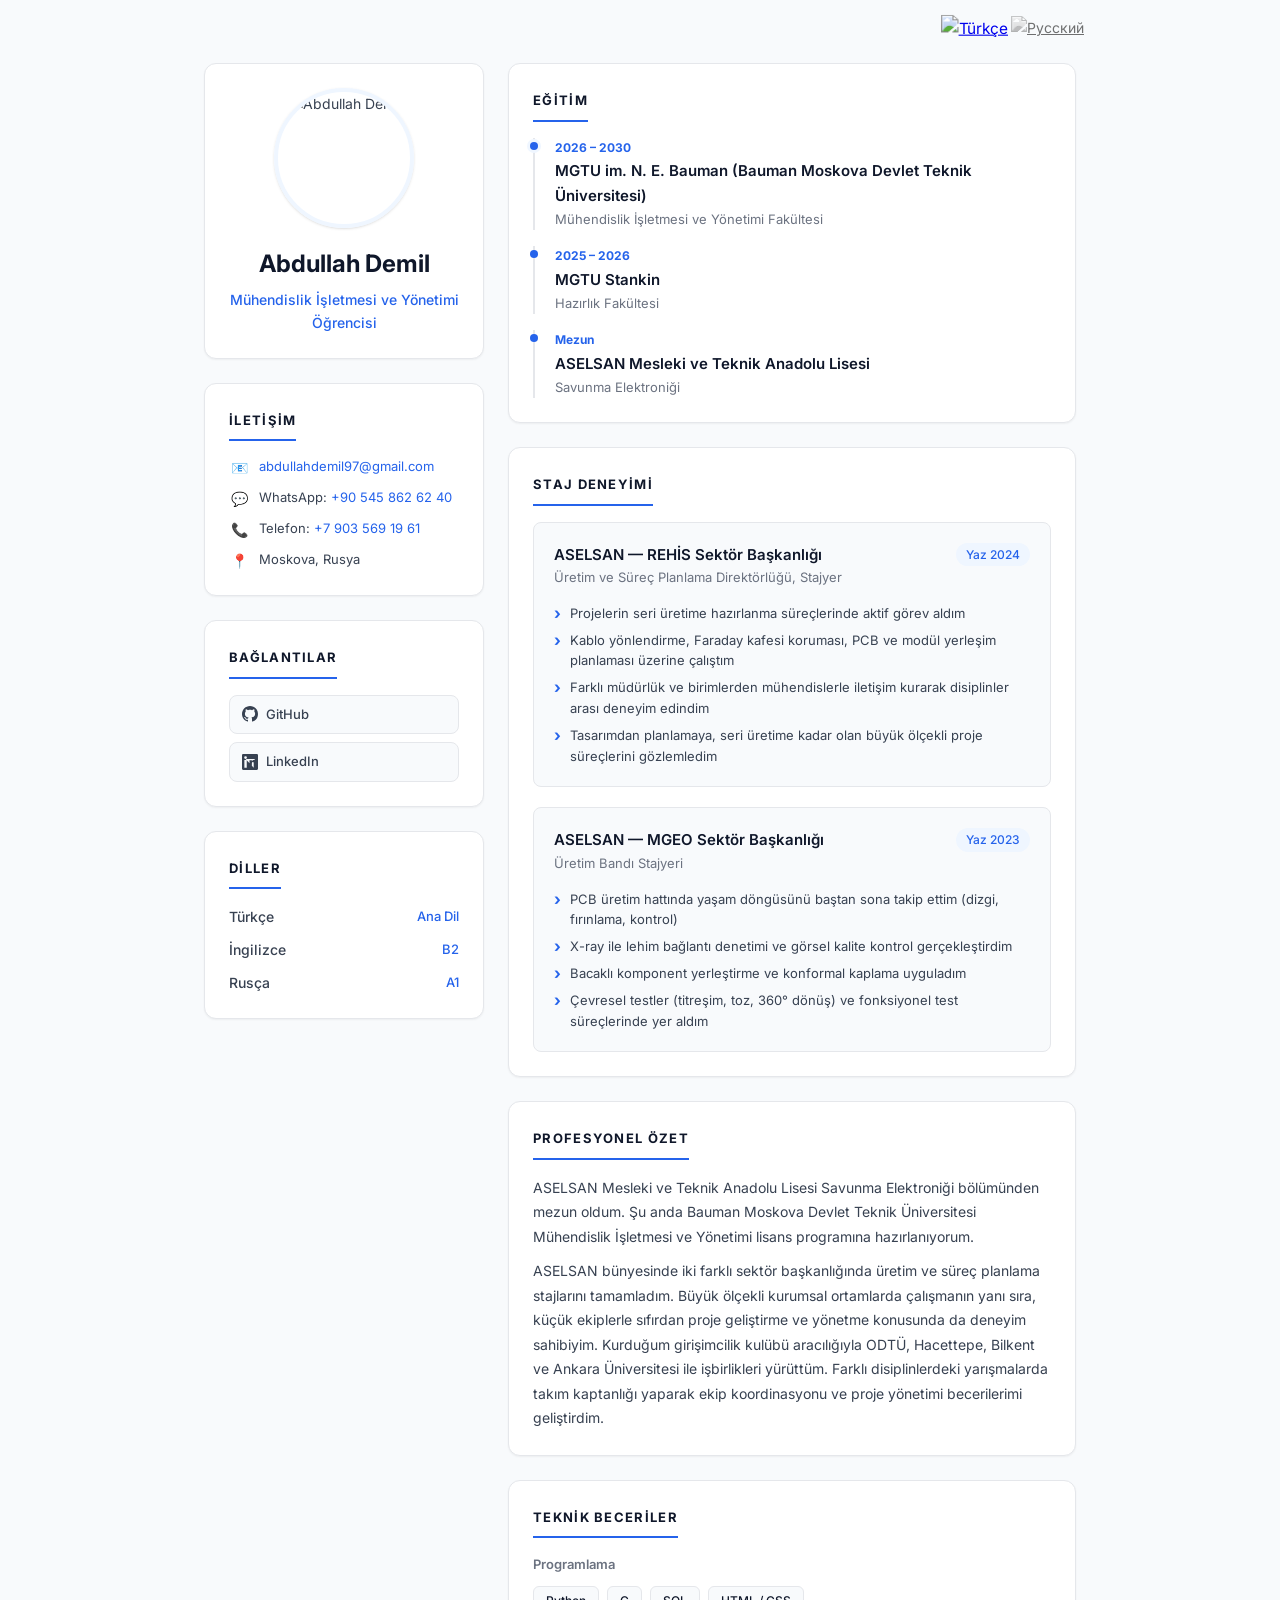
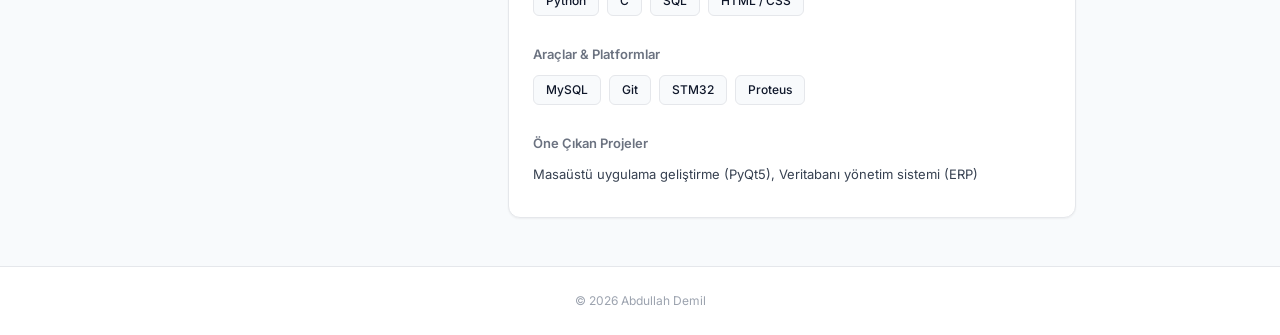
==== index.html @ 8faf2f86 "Abdullah Demil's portfolio" ====
<!DOCTYPE html>
<html lang="tr">
    <head>
        <meta charset="UTF-8" />
        <meta name="viewport" content="width=device-width, initial-scale=1.0" />
        <meta name="description" content="Abdullah Demil — CV / Özgeçmiş. Mühendislik İşletmesi ve Yönetimi öğrencisi, ASELSAN staj deneyimi." />
        <meta name="author" content="Abdullah Demil" />
        <title>Abdullah Demil - CV</title>
        <link rel="preconnect" href="https://fonts.googleapis.com" />
        <link rel="preconnect" href="https://fonts.gstatic.com" crossorigin />
        <link href="https://fonts.googleapis.com/css2?family=Inter:wght@300;400;500;600;700&display=swap" rel="stylesheet" />
        <link rel="stylesheet" href="style.css" />
        <link rel="icon" type="image/png" href="profilfotografim.png" />
    </head>
    <body>
        <!-- Top Bar -->
        <header class="top-bar">
            <div class="top-bar-inner">
                <div class="lang-switch">
                    <a href="index.html" class="lang-link active">
                        <img src="turkish-flag.png" alt="Türkçe" class="flag-img" />
                    </a>
                    <a href="ru.html" class="lang-link">
                        <img src="russian-flag.png" alt="Русский" class="flag-img" />
                    </a>
                </div>
            </div>
        </header>

        <!-- Main Content -->
        <main class="container">
            <!-- SIDEBAR -->
            <aside class="sidebar">
                <!-- Profile -->
                <section class="card profile-card" id="profile">
                    <div class="profile-photo">
                        <img src="profilfotografim.png" alt="Abdullah Demil" />
                    </div>
                    <h1 class="profile-name">Abdullah Demil</h1>
                    <p class="profile-title">Mühendislik İşletmesi ve Yönetimi Öğrencisi</p>
                </section>

                <!-- Contact -->
                <section class="card" id="contact">
                    <h2 class="section-title">İletişim</h2>
                    <ul class="contact-list">
                        <li>
                            <span class="contact-icon">📧</span>
                            <a href="mailto:abdullahdemil97@gmail.com">abdullahdemil97@gmail.com</a>
                        </li>
                        <li>
                            <span class="contact-icon">💬</span>
                            <span>WhatsApp: <a href="https://wa.me/905458626240">+90 545 862 62 40</a></span>
                        </li>
                        <li>
                            <span class="contact-icon">📞</span>
                            <span>Telefon: <a href="tel:+79035691961">+7 903 569 19 61</a></span>
                        </li>
                        <li>
                            <span class="contact-icon">📍</span>
                            <span>Moskova, Rusya</span>
                        </li>
                    </ul>
                </section>

                <!-- Links -->
                <section class="card" id="links">
                    <h2 class="section-title">Bağlantılar</h2>
                    <ul class="links-list">
                        <li>
                            <a href="https://github.com/abdullahdemil" target="_blank" rel="noopener">
                                <svg height="16" viewBox="0 0 16 16" width="16" style="fill: currentColor;"><path d="M8 0C3.58 0 0 3.58 0 8c0 3.54 2.29 6.53 5.47 7.59.4.07.55-.17.55-.38 0-.19-.01-.82-.01-1.49-2.01.37-2.53-.49-2.69-.94-.09-.23-.48-.94-.82-1.13-.28-.15-.68-.52-.01-.53.63-.01 1.08.58 1.23.82.72 1.21 1.87.87 2.33.66.07-.52.28-.87.51-1.07-1.78-.2-3.64-.89-3.64-3.95 0-.87.31-1.59.82-2.15-.08-.2-.36-1.02.08-2.12 0 0 .67-.21 2.2.82.64-.18 1.32-.27 2-.27.68 0 1.36.09 2 .27 1.53-1.04 2.2-.82 2.2-.82.44 1.1.16 1.92.08 2.12.51.56.82 1.27.82 2.15 0 3.07-1.87 3.75-3.65 3.95.29.25.54.73.54 1.48 0 1.07-.01 1.93-.01 2.2 0 .21.15.46.55.38A8.013 8.013 0 0016 8c0-4.42-3.58-8-8-8z"></path></svg> GitHub
                            </a>
                        </li>
                        <li>
                            <a href="https://www.linkedin.com/in/abdullah-demil-1305a4256/" target="_blank" rel="noopener">
                                <svg height="16" viewBox="0 0 16 16" width="16" style="fill: currentColor;"><path d="M14.82 0H1.18A1.16 1.16 0 000 1.15v13.7A1.16 1.16 0 001.18 16h13.64A1.16 1.16 0 0016 14.85V1.15A1.16 1.16 0 0014.82 0zM4.74 13.68H2.37V6h2.37v7.68zM3.55 4.96a1.38 1.38 0 110-2.76 1.38 1.38 0 010 2.76zh9.09V13.68h2.37v-4.3c0-2.31-1.25-3.38-2.88-3.38-1.33 0-1.92.73-2.25 1.24v-1.06h-2.37v7.68h2.37V9.45c0-.4.08-.79.28-1.07.56-.78 1.54-.53 1.54.89v4.41z"></path></svg> LinkedIn
                            </a>
                        </li>
                    </ul>
                </section>

                <!-- Languages -->
                <section class="card" id="languages">
                    <h2 class="section-title">Diller</h2>
                    <ul class="lang-list">
                        <li class="lang-item">
                            <span class="lang-name">Türkçe</span>
                            <span class="lang-level">Ana Dil</span>
                        </li>
                        <li class="lang-item">
                            <span class="lang-name">İngilizce</span>
                            <span class="lang-level">B2</span>
                        </li>
                        <li class="lang-item">
                            <span class="lang-name">Rusça</span>
                            <span class="lang-level">A1</span>
                        </li>
                    </ul>
                </section>
            </aside>

            <!-- MAIN CONTENT -->
            <div class="main-content">
                <!-- Education -->
                <section class="card" id="education">
                    <h2 class="section-title">Eğitim</h2>
                    <div class="education-list">
                        <div class="edu-item current">
                            <div class="edu-date">2026 – 2030</div>
                            <div class="edu-school">MGTU im. N. E. Bauman (Bauman Moskova Devlet Teknik Üniversitesi)</div>
                            <div class="edu-dept">Mühendislik İşletmesi ve Yönetimi Fakültesi</div>
                        </div>
                        <div class="edu-item">
                            <div class="edu-date">2025 – 2026</div>
                            <div class="edu-school">MGTU Stankin</div>
                            <div class="edu-dept">Hazırlık Fakültesi</div>
                        </div>
                        <div class="edu-item">
                            <div class="edu-date">Mezun</div>
                            <div class="edu-school">ASELSAN Mesleki ve Teknik Anadolu Lisesi</div>
                            <div class="edu-dept">Savunma Elektroniği</div>
                        </div>
                    </div>
                </section>

                <!-- Internships -->
                <section class="card" id="experience">
                    <h2 class="section-title">Staj Deneyimi</h2>
                    <div class="exp-list">
                        <div class="exp-item">
                            <div class="exp-header">
                                <div>
                                    <div class="exp-company">ASELSAN — REHİS Sektör Başkanlığı</div>
                                    <div class="exp-role">Üretim ve Süreç Planlama Direktörlüğü, Stajyer</div>
                                </div>
                                <span class="exp-date">Yaz 2024</span>
                            </div>
                            <ul class="exp-bullets">
                                <li>Projelerin seri üretime hazırlanma süreçlerinde aktif görev aldım</li>
                                <li>Kablo yönlendirme, Faraday kafesi koruması, PCB ve modül yerleşim planlaması üzerine çalıştım</li>
                                <li>Farklı müdürlük ve birimlerden mühendislerle iletişim kurarak disiplinler arası deneyim edindim</li>
                                <li>Tasarımdan planlamaya, seri üretime kadar olan büyük ölçekli proje süreçlerini gözlemledim</li>
                            </ul>
                        </div>
                        <div class="exp-item">
                            <div class="exp-header">
                                <div>
                                    <div class="exp-company">ASELSAN — MGEO Sektör Başkanlığı</div>
                                    <div class="exp-role">Üretim Bandı Stajyeri</div>
                                </div>
                                <span class="exp-date">Yaz 2023</span>
                            </div>
                            <ul class="exp-bullets">
                                <li>PCB üretim hattında yaşam döngüsünü baştan sona takip ettim (dizgi, fırınlama, kontrol)</li>
                                <li>X-ray ile lehim bağlantı denetimi ve görsel kalite kontrol gerçekleştirdim</li>
                                <li>Bacaklı komponent yerleştirme ve konformal kaplama uyguladım</li>
                                <li>Çevresel testler (titreşim, toz, 360° dönüş) ve fonksiyonel test süreçlerinde yer aldım</li>
                            </ul>
                        </div>
                    </div>
                </section>

                <!-- Professional Summary -->
                <section class="card" id="summary">
                    <h2 class="section-title">Profesyonel Özet</h2>
                    <p class="summary-text">
                        ASELSAN Mesleki ve Teknik Anadolu Lisesi Savunma Elektroniği bölümünden
                        mezun oldum. Şu anda Bauman Moskova Devlet Teknik Üniversitesi Mühendislik
                        İşletmesi ve Yönetimi lisans programına hazırlanıyorum.
                    </p>
                    <p class="summary-text" style="margin-top: 10px;">
                        ASELSAN bünyesinde iki farklı sektör başkanlığında üretim ve süreç
                        planlama stajlarını tamamladım. Büyük ölçekli kurumsal ortamlarda
                        çalışmanın yanı sıra, küçük ekiplerle sıfırdan proje geliştirme ve
                        yönetme konusunda da deneyim sahibiyim. Kurduğum girişimcilik kulübü
                        aracılığıyla ODTÜ, Hacettepe, Bilkent ve Ankara Üniversitesi ile
                        işbirlikleri yürüttüm. Farklı disiplinlerdeki yarışmalarda takım
                        kaptanlığı yaparak ekip koordinasyonu ve proje yönetimi
                        becerilerimi geliştirdim.
                    </p>
                </section>

                <!-- Technical Skills -->
                <section class="card" id="skills">
                    <h2 class="section-title">Teknik Beceriler</h2>
                    <div class="skills-group">
                        <div class="skill-category">
                            <div class="skill-label">Programlama</div>
                            <div class="skill-tags">
                                <span class="skill-tag">Python</span>
                                <span class="skill-tag">C</span>
                                <span class="skill-tag">SQL</span>
                                <span class="skill-tag">HTML / CSS</span>
                            </div>
                        </div>
                        <div class="skill-category">
                            <div class="skill-label">Araçlar & Platformlar</div>
                            <div class="skill-tags">
                                <span class="skill-tag">MySQL</span>
                                <span class="skill-tag">Git</span>
                                <span class="skill-tag">STM32</span>
                                <span class="skill-tag">Proteus</span>
                            </div>
                        </div>
                        <div class="skill-category">
                            <div class="skill-label">Öne Çıkan Projeler</div>
                            <p class="skill-projects">
                                Masaüstü uygulama geliştirme (PyQt5), Veritabanı yönetim sistemi (ERP)
                            </p>
                        </div>
                    </div>
                </section>
            </div>
        </main>

        <!-- Footer -->
        <footer>
            <p>&copy; 2026 Abdullah Demil</p>
        </footer>
    </body>
</html>
---- style.css ----
@import url('https://fonts.googleapis.com/css2?family=Inter:wght@300;400;500;600;700&display=swap');

/* ============================================
   RESET & VARIABLES
   ============================================ */
*,
*::before,
*::after {
  box-sizing: border-box;
  margin: 0;
  padding: 0;
}

:root {
  --primary: #0f172a;
  --primary-light: #1e293b;
  --accent: #2563eb;
  --accent-hover: #1d4ed8;
  --accent-bg: #eff6ff;
  --text: #374151;
  --text-secondary: #6b7280;
  --text-light: #9ca3af;
  --bg: #f8fafc;
  --card: #ffffff;
  --border: #e5e7eb;
  --shadow-sm: 0 1px 2px 0 rgba(0,0,0,0.05);
  --shadow: 0 1px 3px 0 rgba(0,0,0,0.1), 0 1px 2px -1px rgba(0,0,0,0.1);
  --shadow-md: 0 4px 6px -1px rgba(0,0,0,0.1), 0 2px 4px -2px rgba(0,0,0,0.1);
  --radius: 12px;
  --radius-sm: 8px;
  --transition: 0.25s cubic-bezier(0.4, 0, 0.2, 1);
}

html {
  scroll-behavior: smooth;
}

body {
  font-family: 'Inter', -apple-system, BlinkMacSystemFont, 'Segoe UI', sans-serif;
  font-size: 14px;
  line-height: 1.65;
  color: var(--text);
  background: var(--bg);
  min-height: 100vh;
  display: flex;
  flex-direction: column;
  align-items: center;
  -webkit-font-smoothing: antialiased;
}

/* ============================================
   TOP BAR (Language Switch + PDF Button)
   ============================================ */
.top-bar {
  width: 100%;
  max-width: 920px;
  display: flex;
  justify-content: flex-end;
  align-items: center;
  padding: 16px 16px 0;
  gap: 12px;
}

.top-bar-inner {
  display: flex;
  align-items: center;
  gap: 12px;
}

.btn-download {
  display: inline-flex;
  align-items: center;
  gap: 6px;
  padding: 8px 16px;
  background: var(--primary);
  color: #fff;
  border: none;
  border-radius: var(--radius-sm);
  font-family: inherit;
  font-size: 13px;
  font-weight: 500;
  cursor: pointer;
  transition: var(--transition);
  text-decoration: none;
}

.btn-download:hover {
  background: var(--accent);
  transform: translateY(-1px);
  box-shadow: var(--shadow-md);
}

.lang-switch {
  display: flex;
  gap: 6px;
}

.flag-img {
  width: 28px;
  height: 28px;
  object-fit: contain;
  transition: var(--transition);
  filter: grayscale(1) opacity(0.6);
}

.lang-link:hover .flag-img,
.lang-link.active .flag-img {
  filter: grayscale(0) opacity(1);
  transform: scale(1.1);
}

/* ============================================
   LAYOUT CONTAINER
   ============================================ */
.container {
  width: 100%;
  max-width: 920px;
  padding: 24px;
  display: grid;
  grid-template-columns: 280px 1fr;
  gap: 24px;
}

/* ============================================
   CARDS & SECTIONS
   ============================================ */
.card {
  background: var(--card);
  border: 1px solid var(--border);
  border-radius: var(--radius);
  padding: 24px;
  margin-bottom: 24px;
  box-shadow: var(--shadow-sm);
  transition: var(--transition);
}

.card:hover {
  box-shadow: var(--shadow);
}

.section-title {
  font-size: 13px;
  font-weight: 700;
  text-transform: uppercase;
  letter-spacing: 0.1em;
  color: var(--primary);
  margin-bottom: 16px;
  padding-bottom: 8px;
  border-bottom: 2px solid var(--accent);
  display: inline-block;
}

/* ============================================
   CONTACT LIST
   ============================================ */
.contact-list {
  list-style: none;
  display: flex;
  flex-direction: column;
  gap: 10px;
}

.contact-list li {
  display: flex;
  align-items: flex-start;
  gap: 10px;
  font-size: 13px;
  color: var(--text);
  line-height: 1.5;
}

.contact-icon {
  flex-shrink: 0;
  width: 20px;
  text-align: center;
  font-size: 14px;
}

.contact-list a {
  color: var(--accent);
  text-decoration: none;
  transition: var(--transition);
  word-break: break-all;
}

.contact-list a:hover {
  color: var(--accent-hover);
  text-decoration: underline;
}

/* ============================================
   LINKS LIST
   ============================================ */
.links-list {
  list-style: none;
  display: flex;
  flex-direction: column;
  gap: 8px;
}

.links-list li a {
  display: flex;
  align-items: center;
  gap: 8px;
  padding: 8px 12px;
  background: var(--bg);
  border: 1px solid var(--border);
  border-radius: var(--radius-sm);
  color: var(--text);
  text-decoration: none;
  font-size: 13px;
  font-weight: 500;
  transition: var(--transition);
}

.links-list li a:hover {
  background: var(--accent-bg);
  border-color: var(--accent);
  color: var(--accent);
  transform: translateX(4px);
}

.link-icon {
  font-size: 16px;
  flex-shrink: 0;
}

/* ============================================
   LANGUAGES
   ============================================ */
.lang-list {
  list-style: none;
  display: flex;
  flex-direction: column;
  gap: 10px;
}

.lang-item {
  display: flex;
  justify-content: space-between;
  align-items: center;
}

.lang-name {
  font-size: 14px;
  font-weight: 500;
  color: var(--text);
}

.lang-level {
  font-size: 13px;
  font-weight: 500;
  color: var(--accent);
}

/* ============================================
   PROFESSIONAL SUMMARY
   ============================================ */
.summary-text {
  font-size: 14px;
  line-height: 1.75;
  color: var(--text);
}

/* ============================================
   EDUCATION TIMELINE
   ============================================ */
.education-list {
  display: flex;
  flex-direction: column;
  gap: 16px;
}

.edu-item {
  position: relative;
  padding-left: 20px;
  border-left: 2px solid var(--border);
}

.edu-item::before {
  content: '';
  position: absolute;
  left: -5px;
  top: 4px;
  width: 8px;
  height: 8px;
  border-radius: 50%;
  background: var(--accent);
}

.edu-item.current::before {
  background: var(--accent);
  box-shadow: 0 0 0 3px var(--accent-bg);
}

.edu-date {
  font-size: 12px;
  font-weight: 700;
  color: var(--accent);
  margin-bottom: 2px;
}

.edu-school {
  font-size: 15px;
  font-weight: 600;
  color: var(--primary);
}

.edu-dept {
  font-size: 13px;
  color: var(--text-secondary);
}

/* ============================================
   EXPERIENCE LIST
   ============================================ */
.exp-list {
  display: flex;
  flex-direction: column;
  gap: 20px;
}

.exp-item {
  padding: 20px;
  background: var(--bg);
  border: 1px solid var(--border);
  border-radius: var(--radius-sm);
  transition: var(--transition);
}

.exp-item:hover {
  border-color: var(--accent);
  box-shadow: var(--shadow-sm);
}

.exp-header {
  display: flex;
  justify-content: space-between;
  align-items: flex-start;
  flex-wrap: wrap;
  gap: 4px;
  margin-bottom: 8px;
}

.exp-company {
  font-size: 15px;
  font-weight: 600;
  color: var(--primary);
}

.exp-role {
  font-size: 13px;
  color: var(--text-secondary);
  margin-bottom: 4px;
}

.exp-date {
  font-size: 12px;
  font-weight: 500;
  color: var(--accent);
  background: var(--accent-bg);
  padding: 2px 10px;
  border-radius: 20px;
  white-space: nowrap;
}

.exp-bullets {
  list-style: none;
  display: flex;
  flex-direction: column;
  gap: 6px;
  margin-top: 10px;
}

.exp-bullets li {
  position: relative;
  padding-left: 16px;
  font-size: 13px;
  line-height: 1.6;
  color: var(--text);
}

.exp-bullets li::before {
  content: '›';
  position: absolute;
  left: 0;
  color: var(--accent);
  font-weight: 700;
  font-size: 16px;
  line-height: 1.35;
}

/* ============================================
   SKILLS & PROJECTS
   ============================================ */
.skills-group {
  display: flex;
  flex-direction: column;
  gap: 20px;
}

.skill-category {
  margin-bottom: 8px;
}

.skill-label {
  font-size: 13px;
  font-weight: 600;
  color: var(--text-secondary);
  margin-bottom: 10px;
}

.skill-tags {
  display: flex;
  flex-wrap: wrap;
  gap: 8px;
}

.skill-tag {
  font-size: 12px;
  background: var(--bg);
  color: var(--primary);
  padding: 4px 12px;
  border-radius: 6px;
  border: 1px solid var(--border);
  font-weight: 500;
}

.skill-projects {
  font-size: 13px;
  color: var(--text);
  line-height: 1.6;
}

.skill-projects strong {
  color: var(--primary);
}

/* ============================================
   SIDEBAR PROFILE
   ============================================ */
.profile-card {
  text-align: center;
  padding-bottom: 24px;
  border-bottom: 1px solid var(--border);
  margin-bottom: 24px;
}

.profile-photo {
  width: 140px;
  height: 140px;
  margin: 0 auto 16px;
  border-radius: 50%;
  overflow: hidden;
  border: 4px solid var(--accent-bg);
  box-shadow: var(--shadow);
}

.profile-photo img {
  width: 100%;
  height: 100%;
  object-fit: cover;
}

.profile-name {
  font-size: 24px;
  font-weight: 700;
  color: var(--primary);
  margin-bottom: 4px;
}

.profile-title {
  font-size: 14px;
  color: var(--accent);
  font-weight: 500;
}

/* ============================================
   FOOTER
   ============================================ */
footer {
  width: 100%;
  padding: 24px 16px;
  text-align: center;
  font-size: 12px;
  color: var(--text-light);
  border-top: 1px solid var(--border);
  margin-top: auto;
  background: var(--card);
}

/* ============================================
   RESPONSIVE
   ============================================ */
@media (max-width: 768px) {
  .container {
    grid-template-columns: 1fr;
    padding: 12px;
  }

  .profile-card {
    padding: 24px 16px;
  }

  .profile-photo img {
    width: 100px;
    height: 100px;
  }
}

/* ============================================
   PRINT / PDF STYLES
   ============================================ */
@media print {
  @page {
    margin: 0;
    size: A4;
  }

  * {
    -webkit-print-color-adjust: exact !important;
    print-color-adjust: exact !important;
  }

  body {
    background: #fff;
    font-size: 9pt;
    color: #000;
    padding: 1.2cm;
  }

  .top-bar, .flag-img, .lang-switch, .btn-download {
    display: none !important;
  }

  .container {
    max-width: 100%;
    padding: 0;
    gap: 0;
    display: block;
  }

  .sidebar, .main-content {
    width: 100%;
    display: block;
  }

  .card {
    border: none;
    border-bottom: 1px solid #eee;
    border-radius: 0;
    padding: 4px 0;
    margin-bottom: 0;
    box-shadow: none !important;
  }
  
  .card:last-child {
    border-bottom: none;
  }

  .profile-card {
    text-align: left;
    border-bottom: 2px solid var(--primary);
    padding-bottom: 8px;
  }

  .profile-photo {
    display: none !important;
  }

  .profile-name {
    font-size: 16pt;
    margin-bottom: 2px;
  }

  .section-title {
    font-size: 10pt;
    margin-bottom: 4px;
    margin-top: 6px;
    border-bottom: 1px solid #000;
    width: 100%;
    display: block;
    padding-bottom: 2px;
  }

  .contact-list, .links-list, .lang-list {
    display: flex;
    flex-direction: row;
    flex-wrap: wrap;
    gap: 12px;
    margin-bottom: 4px;
  }

  .contact-list li, .links-list li, .lang-item {
    font-size: 8.5pt;
  }

  .lang-item {
    display: inline-flex;
    align-items: center;
    gap: 4px;
  }

  .lang-level {
    color: #000 !important;
    font-weight: normal;
  }

  .lang-level::before { content: "("; }
  .lang-level::after { content: ")"; }

  .edu-item {
    border-left: none;
    padding-left: 0;
  }
  
  .edu-item::before {
    display: none;
  }

  .exp-item {
    background: none;
    border: none;
    padding: 2px 0;
    margin-bottom: 2px;
  }

  .exp-header {
    margin-bottom: 2px;
  }

  .exp-date {
    background: none;
    color: #000;
    padding: 0;
    font-weight: 700;
  }

  .exp-bullets {
    margin-top: 2px;
    gap: 2px;
  }
  
  .exp-bullets li {
    font-size: 8.5pt;
  }

  #summary {
    break-before: page;
  }

  .skill-category {
    margin-bottom: 4px;
  }

  .skill-label {
    display: inline;
    font-weight: 700;
    color: #000;
  }

  .skill-label::after {
    content: ": ";
  }

  .skill-tags {
    display: inline;
  }

  .skill-tag {
    display: inline;
    border: none;
    background: none;
    padding: 0;
    font-size: 9pt;
    color: #000;
    font-weight: normal;
  }

  .skill-tag::after {
    content: ", ";
  }

  .skill-tag:last-child::after {
    content: "";
  }

  .skill-projects {
    display: inline;
  }

  footer {
    display: none;
  }

  a {
    color: var(--accent) !important;
    text-decoration: underline !important;
  }
}
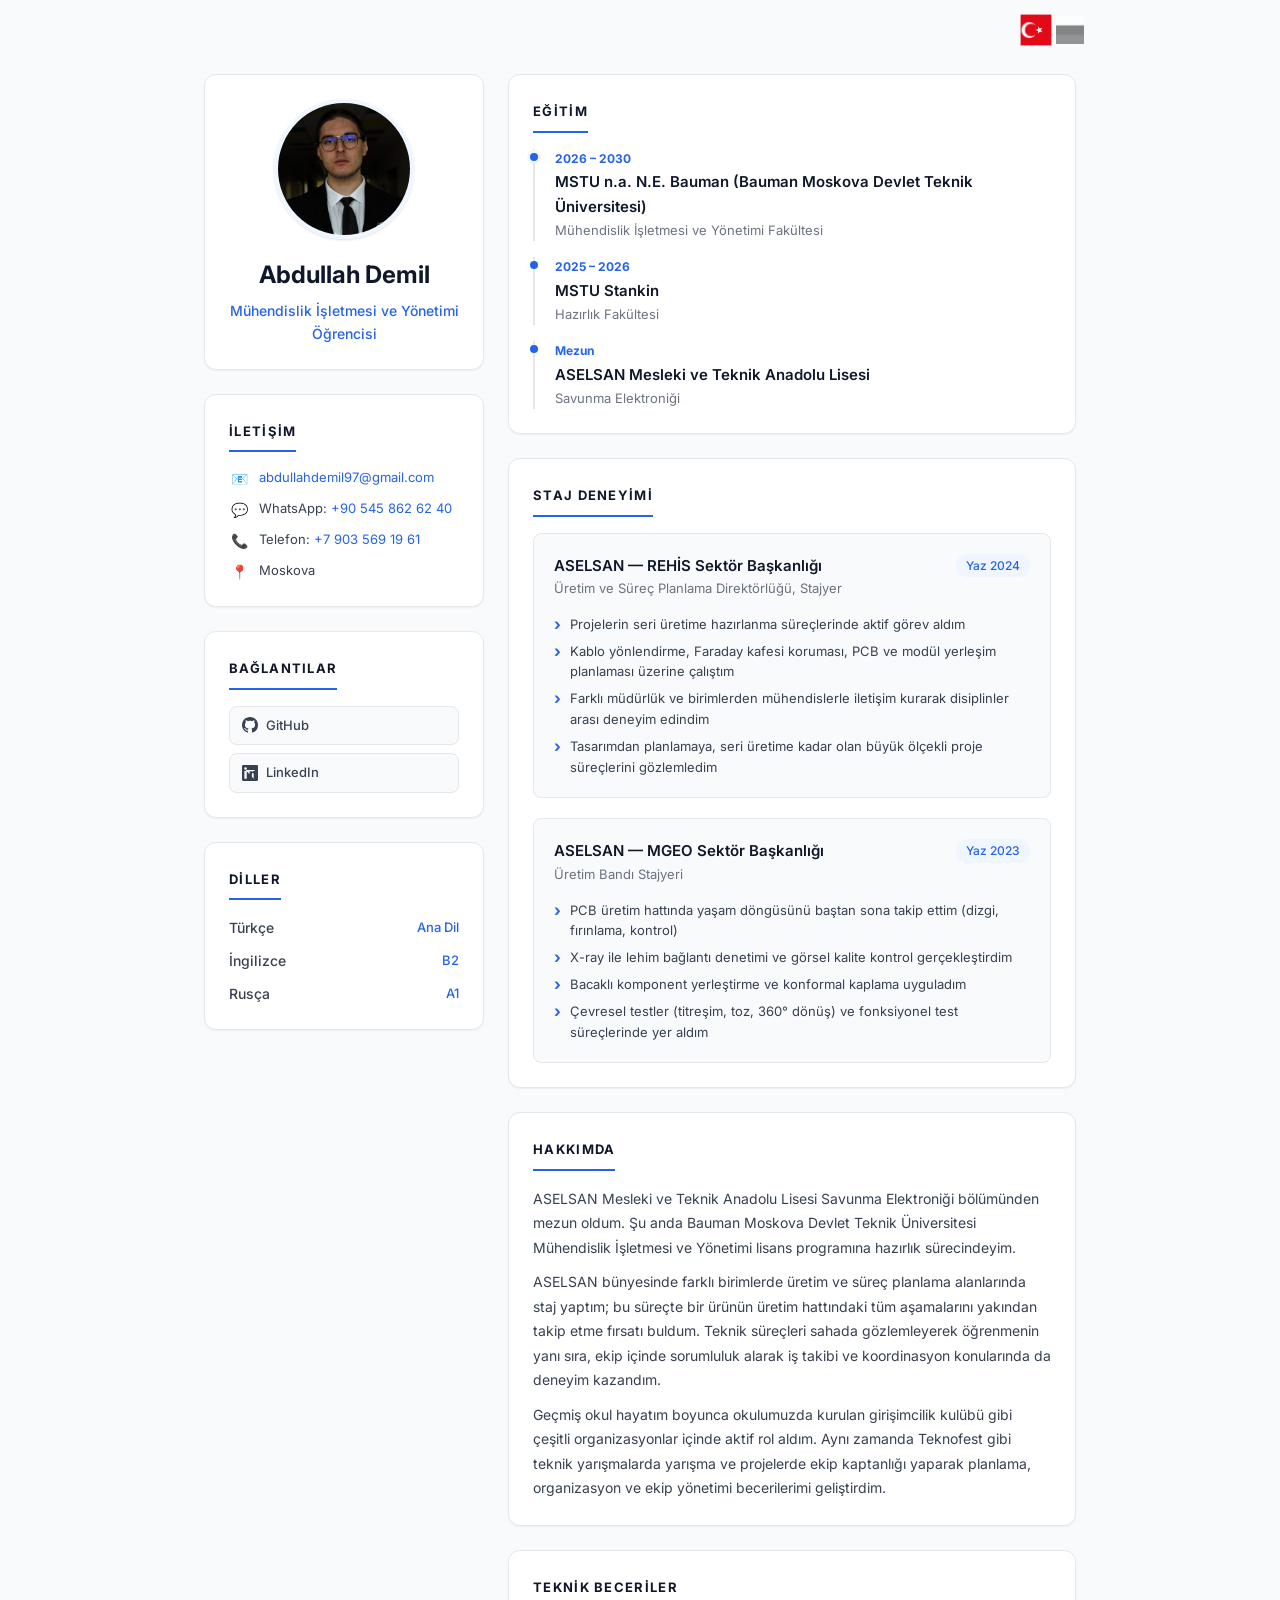
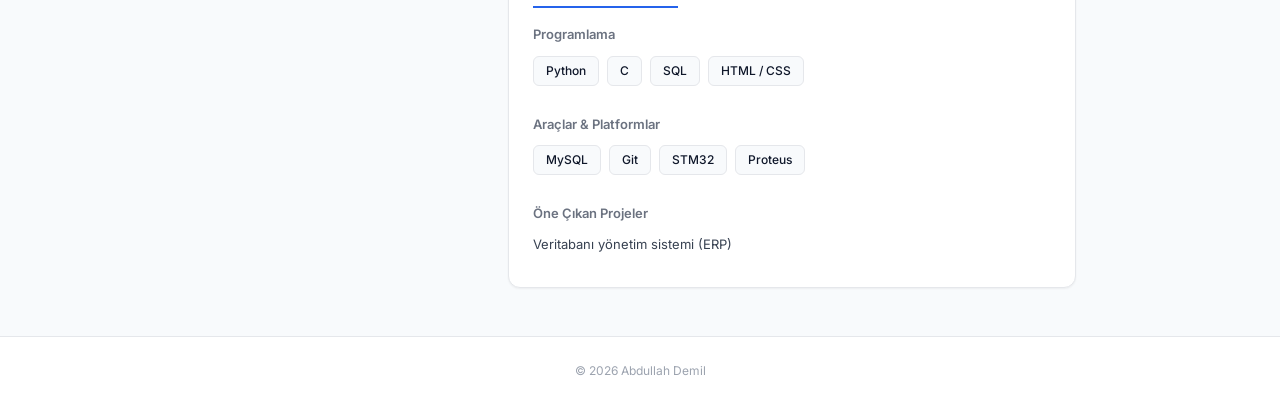
==== commit 656668ff: "Abdullah Demil's portfolio" ====
--- a/index.html
+++ b/index.html
@@ -9,8 +9,8 @@
         <link rel="preconnect" href="https://fonts.googleapis.com" />
         <link rel="preconnect" href="https://fonts.gstatic.com" crossorigin />
         <link href="https://fonts.googleapis.com/css2?family=Inter:wght@300;400;500;600;700&display=swap" rel="stylesheet" />
-        <link rel="stylesheet" href="style.css" />
-        <link rel="icon" type="image/png" href="profilfotografim.png" />
+        <link rel="stylesheet" href="assets/css/style.css" />
+        <link rel="icon" type="image/png" href="assets/images/profilfotografim.png" />
     </head>
     <body>
         <!-- Top Bar -->
@@ -18,10 +18,10 @@
             <div class="top-bar-inner">
                 <div class="lang-switch">
                     <a href="index.html" class="lang-link active">
-                        <img src="turkish-flag.png" alt="Türkçe" class="flag-img" />
+                        <img src="assets/images/turkish-flag.png" alt="Türkçe" class="flag-img" />
                     </a>
                     <a href="ru.html" class="lang-link">
-                        <img src="russian-flag.png" alt="Русский" class="flag-img" />
+                        <img src="assets/images/russian-flag.png" alt="Русский" class="flag-img" />
                     </a>
                 </div>
             </div>
@@ -34,7 +34,7 @@
                 <!-- Profile -->
                 <section class="card profile-card" id="profile">
                     <div class="profile-photo">
-                        <img src="profilfotografim.png" alt="Abdullah Demil" />
+                        <img src="assets/images/profilfotografim.png" alt="Abdullah Demil" />
                     </div>
                     <h1 class="profile-name">Abdullah Demil</h1>
                     <p class="profile-title">Mühendislik İşletmesi ve Yönetimi Öğrencisi</p>
@@ -58,7 +58,7 @@
                         </li>
                         <li>
                             <span class="contact-icon">📍</span>
-                            <span>Moskova, Rusya</span>
+                            <span>Moskova</span>
                         </li>
                     </ul>
                 </section>
@@ -68,7 +68,7 @@
                     <h2 class="section-title">Bağlantılar</h2>
                     <ul class="links-list">
                         <li>
-                            <a href="https://github.com/abdullahdemil" target="_blank" rel="noopener">
+                            <a href="https://github.com/micsizru" target="_blank" rel="noopener">
                                 <svg height="16" viewBox="0 0 16 16" width="16" style="fill: currentColor;"><path d="M8 0C3.58 0 0 3.58 0 8c0 3.54 2.29 6.53 5.47 7.59.4.07.55-.17.55-.38 0-.19-.01-.82-.01-1.49-2.01.37-2.53-.49-2.69-.94-.09-.23-.48-.94-.82-1.13-.28-.15-.68-.52-.01-.53.63-.01 1.08.58 1.23.82.72 1.21 1.87.87 2.33.66.07-.52.28-.87.51-1.07-1.78-.2-3.64-.89-3.64-3.95 0-.87.31-1.59.82-2.15-.08-.2-.36-1.02.08-2.12 0 0 .67-.21 2.2.82.64-.18 1.32-.27 2-.27.68 0 1.36.09 2 .27 1.53-1.04 2.2-.82 2.2-.82.44 1.1.16 1.92.08 2.12.51.56.82 1.27.82 2.15 0 3.07-1.87 3.75-3.65 3.95.29.25.54.73.54 1.48 0 1.07-.01 1.93-.01 2.2 0 .21.15.46.55.38A8.013 8.013 0 0016 8c0-4.42-3.58-8-8-8z"></path></svg> GitHub
                             </a>
                         </li>
@@ -108,12 +108,12 @@
                     <div class="education-list">
                         <div class="edu-item current">
                             <div class="edu-date">2026 – 2030</div>
-                            <div class="edu-school">MGTU im. N. E. Bauman (Bauman Moskova Devlet Teknik Üniversitesi)</div>
+                            <div class="edu-school">MSTU n.a. N.E. Bauman (Bauman Moskova Devlet Teknik Üniversitesi)</div>
                             <div class="edu-dept">Mühendislik İşletmesi ve Yönetimi Fakültesi</div>
                         </div>
                         <div class="edu-item">
                             <div class="edu-date">2025 – 2026</div>
-                            <div class="edu-school">MGTU Stankin</div>
+                            <div class="edu-school">MSTU Stankin</div>
                             <div class="edu-dept">Hazırlık Fakültesi</div>
                         </div>
                         <div class="edu-item">
@@ -163,20 +163,21 @@
 
                 <!-- Professional Summary -->
                 <section class="card" id="summary">
-                    <h2 class="section-title">Profesyonel Özet</h2>
+                    <h2 class="section-title">Hakkımda</h2>
                     <p class="summary-text">
-                        ASELSAN Mesleki ve Teknik Anadolu Lisesi Savunma Elektroniği bölümünden
-                        mezun oldum. Şu anda Bauman Moskova Devlet Teknik Üniversitesi Mühendislik
-                        İşletmesi ve Yönetimi lisans programına hazırlanıyorum.
+                        ASELSAN Mesleki ve Teknik Anadolu Lisesi Savunma Elektroniği bölümünden mezun oldum.
+                        Şu anda Bauman Moskova Devlet Teknik Üniversitesi Mühendislik İşletmesi ve Yönetimi
+                        lisans programına hazırlık sürecindeyim.
                     </p>
                     <p class="summary-text" style="margin-top: 10px;">
-                        ASELSAN bünyesinde iki farklı sektör başkanlığında üretim ve süreç
-                        planlama stajlarını tamamladım. Büyük ölçekli kurumsal ortamlarda
-                        çalışmanın yanı sıra, küçük ekiplerle sıfırdan proje geliştirme ve
-                        yönetme konusunda da deneyim sahibiyim. Kurduğum girişimcilik kulübü
-                        aracılığıyla ODTÜ, Hacettepe, Bilkent ve Ankara Üniversitesi ile
-                        işbirlikleri yürüttüm. Farklı disiplinlerdeki yarışmalarda takım
-                        kaptanlığı yaparak ekip koordinasyonu ve proje yönetimi
+                        ASELSAN bünyesinde farklı birimlerde üretim ve süreç planlama alanlarında staj yaptım; bu süreçte
+                        bir ürünün üretim hattındaki tüm aşamalarını yakından takip etme fırsatı buldum. Teknik süreçleri
+                        sahada gözlemleyerek öğrenmenin yanı sıra, ekip içinde sorumluluk alarak iş takibi ve koordinasyon
+                        konularında da deneyim kazandım.
+                    </p>
+                    <p class="summary-text" style="margin-top: 10px;">
+                        Geçmiş okul hayatım boyunca okulumuzda kurulan girişimcilik kulübü gibi çeşitli organizasyonlar içinde aktif rol aldım. Aynı zamanda Teknofest gibi teknik yarışmalarda
+                        yarışma ve projelerde ekip kaptanlığı yaparak planlama, organizasyon ve ekip yönetimi
                         becerilerimi geliştirdim.
                     </p>
                 </section>
@@ -206,7 +207,7 @@
                         <div class="skill-category">
                             <div class="skill-label">Öne Çıkan Projeler</div>
                             <p class="skill-projects">
-                                Masaüstü uygulama geliştirme (PyQt5), Veritabanı yönetim sistemi (ERP)
+                                Veritabanı yönetim sistemi (ERP)
                             </p>
                         </div>
                     </div>
--- a/assets/css/style.css
+++ b/assets/css/style.css
@@ -0,0 +1,706 @@
+@import url('https://fonts.googleapis.com/css2?family=Inter:wght@300;400;500;600;700&display=swap');
+
+/* ============================================
+   RESET & VARIABLES
+   ============================================ */
+*,
+*::before,
+*::after {
+  box-sizing: border-box;
+  margin: 0;
+  padding: 0;
+}
+
+:root {
+  --primary: #0f172a;
+  --primary-light: #1e293b;
+  --accent: #2563eb;
+  --accent-hover: #1d4ed8;
+  --accent-bg: #eff6ff;
+  --text: #374151;
+  --text-secondary: #6b7280;
+  --text-light: #9ca3af;
+  --bg: #f8fafc;
+  --card: #ffffff;
+  --border: #e5e7eb;
+  --shadow-sm: 0 1px 2px 0 rgba(0,0,0,0.05);
+  --shadow: 0 1px 3px 0 rgba(0,0,0,0.1), 0 1px 2px -1px rgba(0,0,0,0.1);
+  --shadow-md: 0 4px 6px -1px rgba(0,0,0,0.1), 0 2px 4px -2px rgba(0,0,0,0.1);
+  --radius: 12px;
+  --radius-sm: 8px;
+  --transition: 0.25s cubic-bezier(0.4, 0, 0.2, 1);
+}
+
+html {
+  scroll-behavior: smooth;
+}
+
+body {
+  font-family: 'Inter', -apple-system, BlinkMacSystemFont, 'Segoe UI', sans-serif;
+  font-size: 14px;
+  line-height: 1.65;
+  color: var(--text);
+  background: var(--bg);
+  min-height: 100vh;
+  display: flex;
+  flex-direction: column;
+  align-items: center;
+  -webkit-font-smoothing: antialiased;
+}
+
+/* ============================================
+   TOP BAR (Language Switch + PDF Button)
+   ============================================ */
+.top-bar {
+  width: 100%;
+  max-width: 920px;
+  display: flex;
+  justify-content: flex-end;
+  align-items: center;
+  padding: 16px 16px 0;
+  gap: 12px;
+}
+
+.top-bar-inner {
+  display: flex;
+  align-items: center;
+  gap: 12px;
+}
+
+.btn-download {
+  display: inline-flex;
+  align-items: center;
+  gap: 6px;
+  padding: 8px 16px;
+  background: var(--primary);
+  color: #fff;
+  border: none;
+  border-radius: var(--radius-sm);
+  font-family: inherit;
+  font-size: 13px;
+  font-weight: 500;
+  cursor: pointer;
+  transition: var(--transition);
+  text-decoration: none;
+}
+
+.btn-download:hover {
+  background: var(--accent);
+  transform: translateY(-1px);
+  box-shadow: var(--shadow-md);
+}
+
+.lang-switch {
+  display: flex;
+  gap: 6px;
+}
+
+.flag-img {
+  width: 28px;
+  height: 28px;
+  object-fit: contain;
+  transition: var(--transition);
+  filter: grayscale(1) opacity(0.6);
+}
+
+.lang-link:hover .flag-img,
+.lang-link.active .flag-img {
+  filter: grayscale(0) opacity(1);
+  transform: scale(1.1);
+}
+
+/* ============================================
+   LAYOUT CONTAINER
+   ============================================ */
+.container {
+  width: 100%;
+  max-width: 920px;
+  padding: 24px;
+  display: grid;
+  grid-template-columns: 280px 1fr;
+  gap: 24px;
+}
+
+/* ============================================
+   CARDS & SECTIONS
+   ============================================ */
+.card {
+  background: var(--card);
+  border: 1px solid var(--border);
+  border-radius: var(--radius);
+  padding: 24px;
+  margin-bottom: 24px;
+  box-shadow: var(--shadow-sm);
+  transition: var(--transition);
+}
+
+.card:hover {
+  box-shadow: var(--shadow);
+}
+
+.section-title {
+  font-size: 13px;
+  font-weight: 700;
+  text-transform: uppercase;
+  letter-spacing: 0.1em;
+  color: var(--primary);
+  margin-bottom: 16px;
+  padding-bottom: 8px;
+  border-bottom: 2px solid var(--accent);
+  display: inline-block;
+}
+
+/* ============================================
+   CONTACT LIST
+   ============================================ */
+.contact-list {
+  list-style: none;
+  display: flex;
+  flex-direction: column;
+  gap: 10px;
+}
+
+.contact-list li {
+  display: flex;
+  align-items: flex-start;
+  gap: 10px;
+  font-size: 13px;
+  color: var(--text);
+  line-height: 1.5;
+}
+
+.contact-icon {
+  flex-shrink: 0;
+  width: 20px;
+  text-align: center;
+  font-size: 14px;
+}
+
+.contact-list a {
+  color: var(--accent);
+  text-decoration: none;
+  transition: var(--transition);
+  word-break: break-all;
+}
+
+.contact-list a:hover {
+  color: var(--accent-hover);
+  text-decoration: underline;
+}
+
+/* ============================================
+   LINKS LIST
+   ============================================ */
+.links-list {
+  list-style: none;
+  display: flex;
+  flex-direction: column;
+  gap: 8px;
+}
+
+.links-list li a {
+  display: flex;
+  align-items: center;
+  gap: 8px;
+  padding: 8px 12px;
+  background: var(--bg);
+  border: 1px solid var(--border);
+  border-radius: var(--radius-sm);
+  color: var(--text);
+  text-decoration: none;
+  font-size: 13px;
+  font-weight: 500;
+  transition: var(--transition);
+}
+
+.links-list li a:hover {
+  background: var(--accent-bg);
+  border-color: var(--accent);
+  color: var(--accent);
+  transform: translateX(4px);
+}
+
+.link-icon {
+  font-size: 16px;
+  flex-shrink: 0;
+}
+
+/* ============================================
+   LANGUAGES
+   ============================================ */
+.lang-list {
+  list-style: none;
+  display: flex;
+  flex-direction: column;
+  gap: 10px;
+}
+
+.lang-item {
+  display: flex;
+  justify-content: space-between;
+  align-items: center;
+}
+
+.lang-name {
+  font-size: 14px;
+  font-weight: 500;
+  color: var(--text);
+}
+
+.lang-level {
+  font-size: 13px;
+  font-weight: 500;
+  color: var(--accent);
+}
+
+/* ============================================
+   PROFESSIONAL SUMMARY
+   ============================================ */
+.summary-text {
+  font-size: 14px;
+  line-height: 1.75;
+  color: var(--text);
+}
+
+/* ============================================
+   EDUCATION TIMELINE
+   ============================================ */
+.education-list {
+  display: flex;
+  flex-direction: column;
+  gap: 16px;
+}
+
+.edu-item {
+  position: relative;
+  padding-left: 20px;
+  border-left: 2px solid var(--border);
+}
+
+.edu-item::before {
+  content: '';
+  position: absolute;
+  left: -5px;
+  top: 4px;
+  width: 8px;
+  height: 8px;
+  border-radius: 50%;
+  background: var(--accent);
+}
+
+.edu-item.current::before {
+  background: var(--accent);
+  box-shadow: 0 0 0 3px var(--accent-bg);
+}
+
+.edu-date {
+  font-size: 12px;
+  font-weight: 700;
+  color: var(--accent);
+  margin-bottom: 2px;
+}
+
+.edu-school {
+  font-size: 15px;
+  font-weight: 600;
+  color: var(--primary);
+}
+
+.edu-dept {
+  font-size: 13px;
+  color: var(--text-secondary);
+}
+
+/* ============================================
+   EXPERIENCE LIST
+   ============================================ */
+.exp-list {
+  display: flex;
+  flex-direction: column;
+  gap: 20px;
+}
+
+.exp-item {
+  padding: 20px;
+  background: var(--bg);
+  border: 1px solid var(--border);
+  border-radius: var(--radius-sm);
+  transition: var(--transition);
+}
+
+.exp-item:hover {
+  border-color: var(--accent);
+  box-shadow: var(--shadow-sm);
+}
+
+.exp-header {
+  display: flex;
+  justify-content: space-between;
+  align-items: flex-start;
+  flex-wrap: wrap;
+  gap: 4px;
+  margin-bottom: 8px;
+}
+
+.exp-company {
+  font-size: 15px;
+  font-weight: 600;
+  color: var(--primary);
+}
+
+.exp-role {
+  font-size: 13px;
+  color: var(--text-secondary);
+  margin-bottom: 4px;
+}
+
+.exp-date {
+  font-size: 12px;
+  font-weight: 500;
+  color: var(--accent);
+  background: var(--accent-bg);
+  padding: 2px 10px;
+  border-radius: 20px;
+  white-space: nowrap;
+}
+
+.exp-bullets {
+  list-style: none;
+  display: flex;
+  flex-direction: column;
+  gap: 6px;
+  margin-top: 10px;
+}
+
+.exp-bullets li {
+  position: relative;
+  padding-left: 16px;
+  font-size: 13px;
+  line-height: 1.6;
+  color: var(--text);
+}
+
+.exp-bullets li::before {
+  content: '›';
+  position: absolute;
+  left: 0;
+  color: var(--accent);
+  font-weight: 700;
+  font-size: 16px;
+  line-height: 1.35;
+}
+
+/* ============================================
+   SKILLS & PROJECTS
+   ============================================ */
+.skills-group {
+  display: flex;
+  flex-direction: column;
+  gap: 20px;
+}
+
+.skill-category {
+  margin-bottom: 8px;
+}
+
+.skill-label {
+  font-size: 13px;
+  font-weight: 600;
+  color: var(--text-secondary);
+  margin-bottom: 10px;
+}
+
+.skill-tags {
+  display: flex;
+  flex-wrap: wrap;
+  gap: 8px;
+}
+
+.skill-tag {
+  font-size: 12px;
+  background: var(--bg);
+  color: var(--primary);
+  padding: 4px 12px;
+  border-radius: 6px;
+  border: 1px solid var(--border);
+  font-weight: 500;
+}
+
+.skill-projects {
+  font-size: 13px;
+  color: var(--text);
+  line-height: 1.6;
+}
+
+.skill-projects strong {
+  color: var(--primary);
+}
+
+/* ============================================
+   SIDEBAR PROFILE
+   ============================================ */
+.profile-card {
+  text-align: center;
+  padding-bottom: 24px;
+  border-bottom: 1px solid var(--border);
+  margin-bottom: 24px;
+}
+
+.profile-photo {
+  width: 140px;
+  height: 140px;
+  margin: 0 auto 16px;
+  border-radius: 50%;
+  overflow: hidden;
+  border: 4px solid var(--accent-bg);
+  box-shadow: var(--shadow);
+}
+
+.profile-photo img {
+  width: 100%;
+  height: 100%;
+  object-fit: cover;
+}
+
+.profile-name {
+  font-size: 24px;
+  font-weight: 700;
+  color: var(--primary);
+  margin-bottom: 4px;
+}
+
+.profile-title {
+  font-size: 14px;
+  color: var(--accent);
+  font-weight: 500;
+}
+
+/* ============================================
+   FOOTER
+   ============================================ */
+footer {
+  width: 100%;
+  padding: 24px 16px;
+  text-align: center;
+  font-size: 12px;
+  color: var(--text-light);
+  border-top: 1px solid var(--border);
+  margin-top: auto;
+  background: var(--card);
+}
+
+/* ============================================
+   RESPONSIVE
+   ============================================ */
+@media (max-width: 768px) {
+  .container {
+    grid-template-columns: 1fr;
+    padding: 12px;
+  }
+
+  .profile-card {
+    padding: 24px 16px;
+  }
+
+  .profile-photo img {
+    width: 100px;
+    height: 100px;
+  }
+}
+
+/* ============================================
+   PRINT / PDF STYLES
+   ============================================ */
+@media print {
+  @page {
+    margin: 0;
+    size: A4;
+  }
+
+  * {
+    -webkit-print-color-adjust: exact !important;
+    print-color-adjust: exact !important;
+    box-shadow: none !important;
+    text-shadow: none !important;
+    filter: none !important;
+    transform: none !important;
+    transition: none !important;
+  }
+
+  body {
+    background: #fff;
+    font-size: 9pt;
+    color: #000;
+    padding: 1.2cm;
+  }
+
+  .top-bar, .flag-img, .lang-switch, .btn-download {
+    display: none !important;
+  }
+
+  .container {
+    max-width: 100%;
+    padding: 0;
+    gap: 0;
+    display: block;
+  }
+
+  .sidebar, .main-content {
+    width: 100%;
+    display: block;
+  }
+
+  .card {
+    border: none;
+    border-bottom: 1px solid #eee;
+    border-radius: 0;
+    padding: 4px 0;
+    margin-bottom: 0;
+    box-shadow: none !important;
+  }
+  
+  .card:last-child {
+    border-bottom: none;
+  }
+
+  .profile-card {
+    text-align: left;
+    border-bottom: 2px solid var(--primary);
+    padding-bottom: 8px;
+  }
+
+  .profile-photo {
+    display: none !important;
+  }
+
+  .profile-name {
+    font-size: 16pt;
+    margin-bottom: 2px;
+  }
+
+  .section-title {
+    font-size: 10pt;
+    margin-bottom: 4px;
+    margin-top: 6px;
+    border-bottom: 1px solid #000;
+    width: 100%;
+    display: block;
+    padding-bottom: 2px;
+  }
+
+  .contact-list, .links-list, .lang-list {
+    display: flex;
+    flex-direction: row;
+    flex-wrap: wrap;
+    gap: 12px;
+    margin-bottom: 4px;
+  }
+
+  .contact-list li, .links-list li, .lang-item {
+    font-size: 8.5pt;
+  }
+
+  .lang-item {
+    display: inline-flex;
+    align-items: center;
+    gap: 4px;
+  }
+
+  .lang-level {
+    color: #000 !important;
+    font-weight: normal;
+  }
+
+  .lang-level::before { content: "("; }
+  .lang-level::after { content: ")"; }
+
+  .edu-item {
+    border-left: none;
+    padding-left: 0;
+  }
+  
+  .edu-item::before {
+    display: none;
+  }
+
+  .exp-item {
+    background: none;
+    border: none;
+    padding: 2px 0;
+    margin-bottom: 2px;
+  }
+
+  .exp-header {
+    margin-bottom: 2px;
+  }
+
+  .exp-date {
+    background: none;
+    color: #000;
+    padding: 0;
+    font-weight: 700;
+  }
+
+  .exp-bullets {
+    margin-top: 2px;
+    gap: 2px;
+  }
+  
+  .exp-bullets li {
+    font-size: 8.5pt;
+  }
+
+  #summary {
+    break-before: page;
+    padding-top: 1.2cm;
+  }
+
+  .skill-category {
+    margin-bottom: 4px;
+  }
+
+  .skill-label {
+    display: inline;
+    font-weight: 700;
+    color: #000;
+  }
+
+  .skill-label::after {
+    content: ": ";
+  }
+
+  .skill-tags {
+    display: inline;
+  }
+
+  .skill-tag {
+    display: inline;
+    border: none;
+    background: none;
+    padding: 0;
+    font-size: 9pt;
+    color: #000;
+    font-weight: normal;
+  }
+
+  .skill-tag::after {
+    content: ", ";
+  }
+
+  .skill-tag:last-child::after {
+    content: "";
+  }
+
+  .skill-projects {
+    display: inline;
+  }
+
+  footer {
+    display: none;
+  }
+
+  a {
+    color: var(--accent) !important;
+    text-decoration: underline !important;
+  }
+}
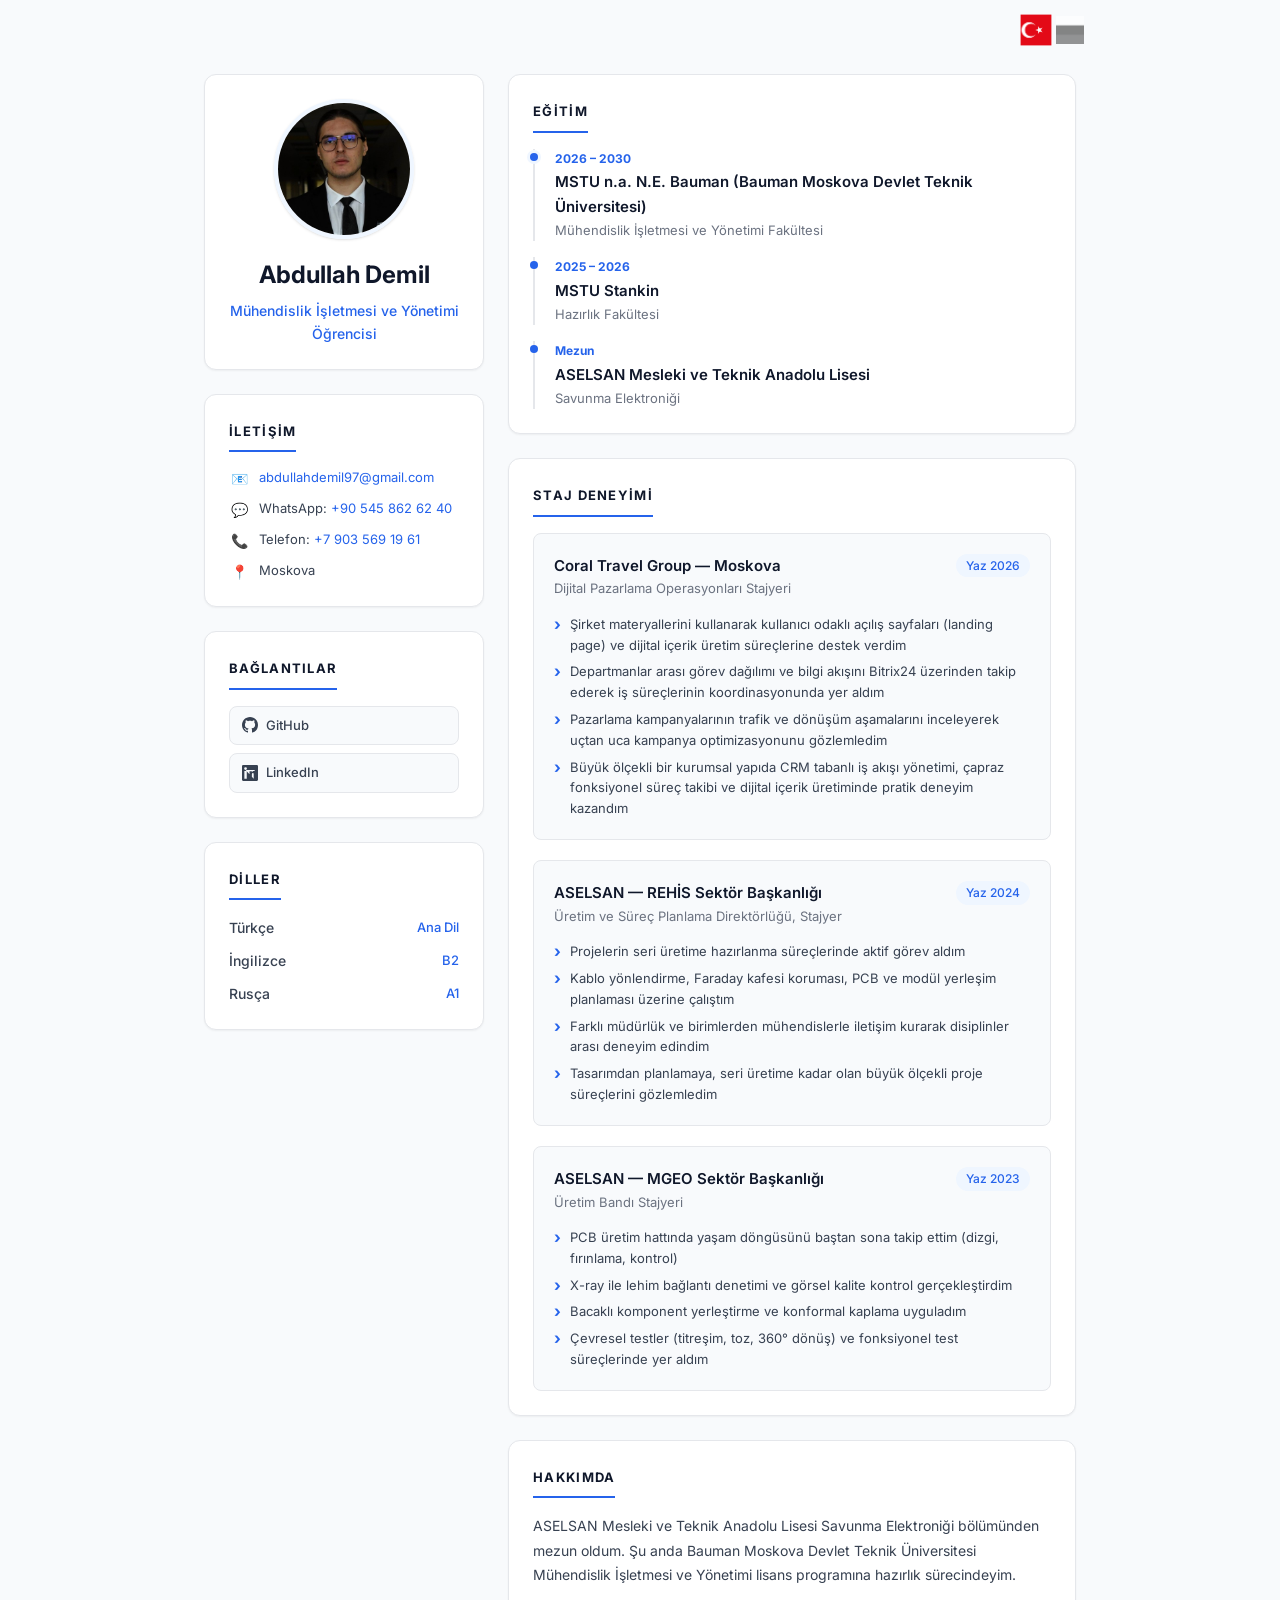
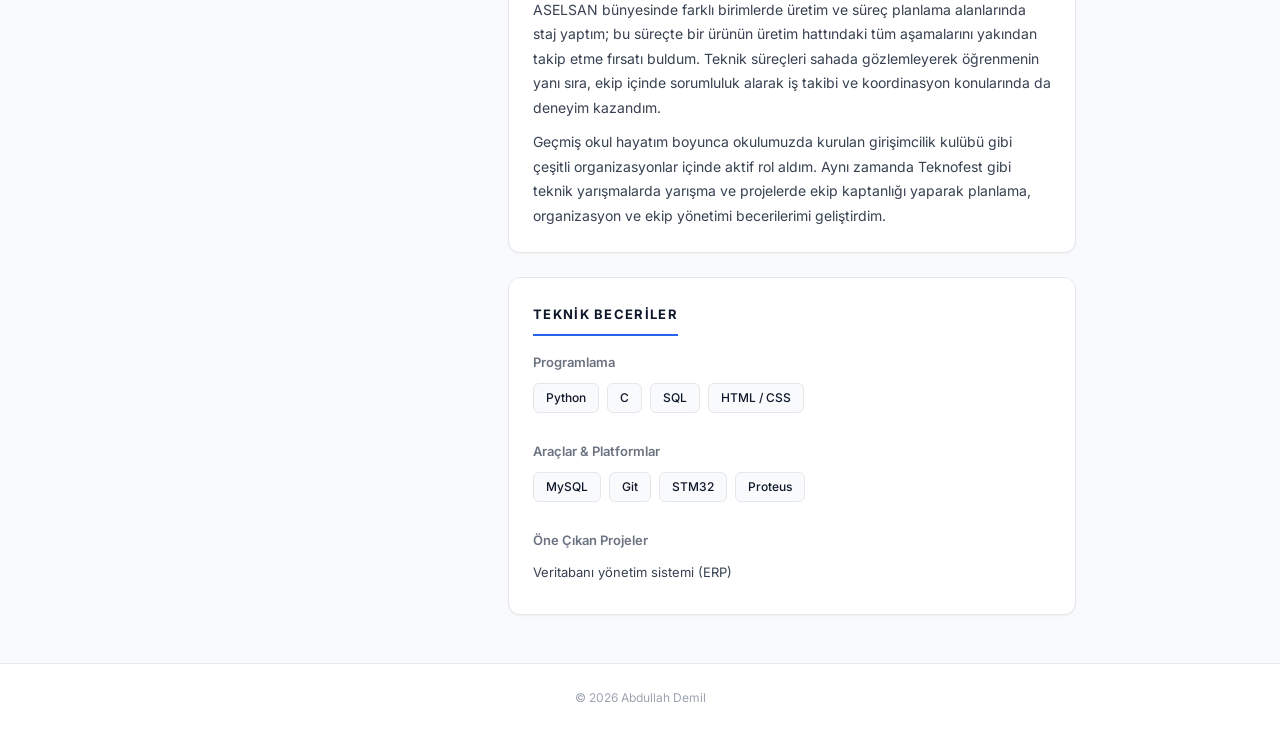
==== commit 29b38eb3: "Updated my resume, added an internship" ====
--- a/index.html
+++ b/index.html
@@ -1,223 +1,351 @@
-<!DOCTYPE html>
+<!doctype html>
 <html lang="tr">
-    <head>
-        <meta charset="UTF-8" />
-        <meta name="viewport" content="width=device-width, initial-scale=1.0" />
-        <meta name="description" content="Abdullah Demil — CV / Özgeçmiş. Mühendislik İşletmesi ve Yönetimi öğrencisi, ASELSAN staj deneyimi." />
-        <meta name="author" content="Abdullah Demil" />
-        <title>Abdullah Demil - CV</title>
-        <link rel="preconnect" href="https://fonts.googleapis.com" />
-        <link rel="preconnect" href="https://fonts.gstatic.com" crossorigin />
-        <link href="https://fonts.googleapis.com/css2?family=Inter:wght@300;400;500;600;700&display=swap" rel="stylesheet" />
-        <link rel="stylesheet" href="assets/css/style.css" />
-        <link rel="icon" type="image/png" href="assets/images/profilfotografim.png" />
-    </head>
-    <body>
-        <!-- Top Bar -->
-        <header class="top-bar">
-            <div class="top-bar-inner">
-                <div class="lang-switch">
-                    <a href="index.html" class="lang-link active">
-                        <img src="assets/images/turkish-flag.png" alt="Türkçe" class="flag-img" />
-                    </a>
-                    <a href="ru.html" class="lang-link">
-                        <img src="assets/images/russian-flag.png" alt="Русский" class="flag-img" />
-                    </a>
+  <head>
+    <meta charset="UTF-8" />
+    <meta name="viewport" content="width=device-width, initial-scale=1.0" />
+    <meta
+      name="description"
+      content="Abdullah Demil — CV / Özgeçmiş. Mühendislik İşletmesi ve Yönetimi öğrencisi, ASELSAN staj deneyimi."
+    />
+    <meta name="author" content="Abdullah Demil" />
+    <title>Abdullah Demil - CV</title>
+    <link rel="preconnect" href="https://fonts.googleapis.com" />
+    <link rel="preconnect" href="https://fonts.gstatic.com" crossorigin />
+    <link
+      href="https://fonts.googleapis.com/css2?family=Inter:wght@300;400;500;600;700&display=swap"
+      rel="stylesheet"
+    />
+    <link rel="stylesheet" href="assets/css/style.css" />
+    <link
+      rel="icon"
+      type="image/png"
+      href="assets/images/profilfotografim.png"
+    />
+  </head>
+  <body>
+    <!-- Top Bar -->
+    <header class="top-bar">
+      <div class="top-bar-inner">
+        <div class="lang-switch">
+          <a href="index.html" class="lang-link active">
+            <img
+              src="assets/images/turkish-flag.png"
+              alt="Türkçe"
+              class="flag-img"
+            />
+          </a>
+          <a href="ru.html" class="lang-link">
+            <img
+              src="assets/images/russian-flag.png"
+              alt="Русский"
+              class="flag-img"
+            />
+          </a>
+        </div>
+      </div>
+    </header>
+
+    <!-- Main Content -->
+    <main class="container">
+      <!-- SIDEBAR -->
+      <aside class="sidebar">
+        <!-- Profile -->
+        <section class="card profile-card" id="profile">
+          <div class="profile-photo">
+            <img
+              src="assets/images/profilfotografim.png"
+              alt="Abdullah Demil"
+            />
+          </div>
+          <h1 class="profile-name">Abdullah Demil</h1>
+          <p class="profile-title">
+            Mühendislik İşletmesi ve Yönetimi Öğrencisi
+          </p>
+        </section>
+
+        <!-- Contact -->
+        <section class="card" id="contact">
+          <h2 class="section-title">İletişim</h2>
+          <ul class="contact-list">
+            <li>
+              <span class="contact-icon">📧</span>
+              <a href="mailto:abdullahdemil97@gmail.com"
+                >abdullahdemil97@gmail.com</a
+              >
+            </li>
+            <li>
+              <span class="contact-icon">💬</span>
+              <span
+                >WhatsApp:
+                <a href="https://wa.me/905458626240">+90 545 862 62 40</a></span
+              >
+            </li>
+            <li>
+              <span class="contact-icon">📞</span>
+              <span
+                >Telefon: <a href="tel:+79035691961">+7 903 569 19 61</a></span
+              >
+            </li>
+            <li>
+              <span class="contact-icon">📍</span>
+              <span>Moskova</span>
+            </li>
+          </ul>
+        </section>
+
+        <!-- Links -->
+        <section class="card" id="links">
+          <h2 class="section-title">Bağlantılar</h2>
+          <ul class="links-list">
+            <li>
+              <a
+                href="https://github.com/micsizru"
+                target="_blank"
+                rel="noopener"
+              >
+                <svg
+                  height="16"
+                  viewBox="0 0 16 16"
+                  width="16"
+                  style="fill: currentColor"
+                >
+                  <path
+                    d="M8 0C3.58 0 0 3.58 0 8c0 3.54 2.29 6.53 5.47 7.59.4.07.55-.17.55-.38 0-.19-.01-.82-.01-1.49-2.01.37-2.53-.49-2.69-.94-.09-.23-.48-.94-.82-1.13-.28-.15-.68-.52-.01-.53.63-.01 1.08.58 1.23.82.72 1.21 1.87.87 2.33.66.07-.52.28-.87.51-1.07-1.78-.2-3.64-.89-3.64-3.95 0-.87.31-1.59.82-2.15-.08-.2-.36-1.02.08-2.12 0 0 .67-.21 2.2.82.64-.18 1.32-.27 2-.27.68 0 1.36.09 2 .27 1.53-1.04 2.2-.82 2.2-.82.44 1.1.16 1.92.08 2.12.51.56.82 1.27.82 2.15 0 3.07-1.87 3.75-3.65 3.95.29.25.54.73.54 1.48 0 1.07-.01 1.93-.01 2.2 0 .21.15.46.55.38A8.013 8.013 0 0016 8c0-4.42-3.58-8-8-8z"
+                  ></path>
+                </svg>
+                GitHub
+              </a>
+            </li>
+            <li>
+              <a
+                href="https://www.linkedin.com/in/abdullah-demil-1305a4256/"
+                target="_blank"
+                rel="noopener"
+              >
+                <svg
+                  height="16"
+                  viewBox="0 0 16 16"
+                  width="16"
+                  style="fill: currentColor"
+                >
+                  <path
+                    d="M14.82 0H1.18A1.16 1.16 0 000 1.15v13.7A1.16 1.16 0 001.18 16h13.64A1.16 1.16 0 0016 14.85V1.15A1.16 1.16 0 0014.82 0zM4.74 13.68H2.37V6h2.37v7.68zM3.55 4.96a1.38 1.38 0 110-2.76 1.38 1.38 0 010 2.76zh9.09V13.68h2.37v-4.3c0-2.31-1.25-3.38-2.88-3.38-1.33 0-1.92.73-2.25 1.24v-1.06h-2.37v7.68h2.37V9.45c0-.4.08-.79.28-1.07.56-.78 1.54-.53 1.54.89v4.41z"
+                  ></path>
+                </svg>
+                LinkedIn
+              </a>
+            </li>
+          </ul>
+        </section>
+
+        <!-- Languages -->
+        <section class="card" id="languages">
+          <h2 class="section-title">Diller</h2>
+          <ul class="lang-list">
+            <li class="lang-item">
+              <span class="lang-name">Türkçe</span>
+              <span class="lang-level">Ana Dil</span>
+            </li>
+            <li class="lang-item">
+              <span class="lang-name">İngilizce</span>
+              <span class="lang-level">B2</span>
+            </li>
+            <li class="lang-item">
+              <span class="lang-name">Rusça</span>
+              <span class="lang-level">A1</span>
+            </li>
+          </ul>
+        </section>
+      </aside>
+
+      <!-- MAIN CONTENT -->
+      <div class="main-content">
+        <!-- Education -->
+        <section class="card" id="education">
+          <h2 class="section-title">Eğitim</h2>
+          <div class="education-list">
+            <div class="edu-item current">
+              <div class="edu-date">2026 – 2030</div>
+              <div class="edu-school">
+                MSTU n.a. N.E. Bauman (Bauman Moskova Devlet Teknik
+                Üniversitesi)
+              </div>
+              <div class="edu-dept">
+                Mühendislik İşletmesi ve Yönetimi Fakültesi
+              </div>
+            </div>
+            <div class="edu-item">
+              <div class="edu-date">2025 – 2026</div>
+              <div class="edu-school">MSTU Stankin</div>
+              <div class="edu-dept">Hazırlık Fakültesi</div>
+            </div>
+            <div class="edu-item">
+              <div class="edu-date">Mezun</div>
+              <div class="edu-school">
+                ASELSAN Mesleki ve Teknik Anadolu Lisesi
+              </div>
+              <div class="edu-dept">Savunma Elektroniği</div>
+            </div>
+          </div>
+        </section>
+
+        <!-- Internships -->
+        <section class="card" id="experience">
+          <h2 class="section-title">Staj Deneyimi</h2>
+          <div class="exp-list">
+            <div class="exp-item">
+              <div class="exp-header">
+                <div>
+                  <div class="exp-company">Coral Travel Group — Moskova</div>
+                  <div class="exp-role">
+                    Dijital Pazarlama Operasyonları Stajyeri
+                  </div>
                 </div>
-            </div>
-        </header>
-
-        <!-- Main Content -->
-        <main class="container">
-            <!-- SIDEBAR -->
-            <aside class="sidebar">
-                <!-- Profile -->
-                <section class="card profile-card" id="profile">
-                    <div class="profile-photo">
-                        <img src="assets/images/profilfotografim.png" alt="Abdullah Demil" />
-                    </div>
-                    <h1 class="profile-name">Abdullah Demil</h1>
-                    <p class="profile-title">Mühendislik İşletmesi ve Yönetimi Öğrencisi</p>
-                </section>
-
-                <!-- Contact -->
-                <section class="card" id="contact">
-                    <h2 class="section-title">İletişim</h2>
-                    <ul class="contact-list">
-                        <li>
-                            <span class="contact-icon">📧</span>
-                            <a href="mailto:abdullahdemil97@gmail.com">abdullahdemil97@gmail.com</a>
-                        </li>
-                        <li>
-                            <span class="contact-icon">💬</span>
-                            <span>WhatsApp: <a href="https://wa.me/905458626240">+90 545 862 62 40</a></span>
-                        </li>
-                        <li>
-                            <span class="contact-icon">📞</span>
-                            <span>Telefon: <a href="tel:+79035691961">+7 903 569 19 61</a></span>
-                        </li>
-                        <li>
-                            <span class="contact-icon">📍</span>
-                            <span>Moskova</span>
-                        </li>
-                    </ul>
-                </section>
-
-                <!-- Links -->
-                <section class="card" id="links">
-                    <h2 class="section-title">Bağlantılar</h2>
-                    <ul class="links-list">
-                        <li>
-                            <a href="https://github.com/micsizru" target="_blank" rel="noopener">
-                                <svg height="16" viewBox="0 0 16 16" width="16" style="fill: currentColor;"><path d="M8 0C3.58 0 0 3.58 0 8c0 3.54 2.29 6.53 5.47 7.59.4.07.55-.17.55-.38 0-.19-.01-.82-.01-1.49-2.01.37-2.53-.49-2.69-.94-.09-.23-.48-.94-.82-1.13-.28-.15-.68-.52-.01-.53.63-.01 1.08.58 1.23.82.72 1.21 1.87.87 2.33.66.07-.52.28-.87.51-1.07-1.78-.2-3.64-.89-3.64-3.95 0-.87.31-1.59.82-2.15-.08-.2-.36-1.02.08-2.12 0 0 .67-.21 2.2.82.64-.18 1.32-.27 2-.27.68 0 1.36.09 2 .27 1.53-1.04 2.2-.82 2.2-.82.44 1.1.16 1.92.08 2.12.51.56.82 1.27.82 2.15 0 3.07-1.87 3.75-3.65 3.95.29.25.54.73.54 1.48 0 1.07-.01 1.93-.01 2.2 0 .21.15.46.55.38A8.013 8.013 0 0016 8c0-4.42-3.58-8-8-8z"></path></svg> GitHub
-                            </a>
-                        </li>
-                        <li>
-                            <a href="https://www.linkedin.com/in/abdullah-demil-1305a4256/" target="_blank" rel="noopener">
-                                <svg height="16" viewBox="0 0 16 16" width="16" style="fill: currentColor;"><path d="M14.82 0H1.18A1.16 1.16 0 000 1.15v13.7A1.16 1.16 0 001.18 16h13.64A1.16 1.16 0 0016 14.85V1.15A1.16 1.16 0 0014.82 0zM4.74 13.68H2.37V6h2.37v7.68zM3.55 4.96a1.38 1.38 0 110-2.76 1.38 1.38 0 010 2.76zh9.09V13.68h2.37v-4.3c0-2.31-1.25-3.38-2.88-3.38-1.33 0-1.92.73-2.25 1.24v-1.06h-2.37v7.68h2.37V9.45c0-.4.08-.79.28-1.07.56-.78 1.54-.53 1.54.89v4.41z"></path></svg> LinkedIn
-                            </a>
-                        </li>
-                    </ul>
-                </section>
-
-                <!-- Languages -->
-                <section class="card" id="languages">
-                    <h2 class="section-title">Diller</h2>
-                    <ul class="lang-list">
-                        <li class="lang-item">
-                            <span class="lang-name">Türkçe</span>
-                            <span class="lang-level">Ana Dil</span>
-                        </li>
-                        <li class="lang-item">
-                            <span class="lang-name">İngilizce</span>
-                            <span class="lang-level">B2</span>
-                        </li>
-                        <li class="lang-item">
-                            <span class="lang-name">Rusça</span>
-                            <span class="lang-level">A1</span>
-                        </li>
-                    </ul>
-                </section>
-            </aside>
-
-            <!-- MAIN CONTENT -->
-            <div class="main-content">
-                <!-- Education -->
-                <section class="card" id="education">
-                    <h2 class="section-title">Eğitim</h2>
-                    <div class="education-list">
-                        <div class="edu-item current">
-                            <div class="edu-date">2026 – 2030</div>
-                            <div class="edu-school">MSTU n.a. N.E. Bauman (Bauman Moskova Devlet Teknik Üniversitesi)</div>
-                            <div class="edu-dept">Mühendislik İşletmesi ve Yönetimi Fakültesi</div>
-                        </div>
-                        <div class="edu-item">
-                            <div class="edu-date">2025 – 2026</div>
-                            <div class="edu-school">MSTU Stankin</div>
-                            <div class="edu-dept">Hazırlık Fakültesi</div>
-                        </div>
-                        <div class="edu-item">
-                            <div class="edu-date">Mezun</div>
-                            <div class="edu-school">ASELSAN Mesleki ve Teknik Anadolu Lisesi</div>
-                            <div class="edu-dept">Savunma Elektroniği</div>
-                        </div>
-                    </div>
-                </section>
-
-                <!-- Internships -->
-                <section class="card" id="experience">
-                    <h2 class="section-title">Staj Deneyimi</h2>
-                    <div class="exp-list">
-                        <div class="exp-item">
-                            <div class="exp-header">
-                                <div>
-                                    <div class="exp-company">ASELSAN — REHİS Sektör Başkanlığı</div>
-                                    <div class="exp-role">Üretim ve Süreç Planlama Direktörlüğü, Stajyer</div>
-                                </div>
-                                <span class="exp-date">Yaz 2024</span>
-                            </div>
-                            <ul class="exp-bullets">
-                                <li>Projelerin seri üretime hazırlanma süreçlerinde aktif görev aldım</li>
-                                <li>Kablo yönlendirme, Faraday kafesi koruması, PCB ve modül yerleşim planlaması üzerine çalıştım</li>
-                                <li>Farklı müdürlük ve birimlerden mühendislerle iletişim kurarak disiplinler arası deneyim edindim</li>
-                                <li>Tasarımdan planlamaya, seri üretime kadar olan büyük ölçekli proje süreçlerini gözlemledim</li>
-                            </ul>
-                        </div>
-                        <div class="exp-item">
-                            <div class="exp-header">
-                                <div>
-                                    <div class="exp-company">ASELSAN — MGEO Sektör Başkanlığı</div>
-                                    <div class="exp-role">Üretim Bandı Stajyeri</div>
-                                </div>
-                                <span class="exp-date">Yaz 2023</span>
-                            </div>
-                            <ul class="exp-bullets">
-                                <li>PCB üretim hattında yaşam döngüsünü baştan sona takip ettim (dizgi, fırınlama, kontrol)</li>
-                                <li>X-ray ile lehim bağlantı denetimi ve görsel kalite kontrol gerçekleştirdim</li>
-                                <li>Bacaklı komponent yerleştirme ve konformal kaplama uyguladım</li>
-                                <li>Çevresel testler (titreşim, toz, 360° dönüş) ve fonksiyonel test süreçlerinde yer aldım</li>
-                            </ul>
-                        </div>
-                    </div>
-                </section>
-
-                <!-- Professional Summary -->
-                <section class="card" id="summary">
-                    <h2 class="section-title">Hakkımda</h2>
-                    <p class="summary-text">
-                        ASELSAN Mesleki ve Teknik Anadolu Lisesi Savunma Elektroniği bölümünden mezun oldum.
-                        Şu anda Bauman Moskova Devlet Teknik Üniversitesi Mühendislik İşletmesi ve Yönetimi
-                        lisans programına hazırlık sürecindeyim.
-                    </p>
-                    <p class="summary-text" style="margin-top: 10px;">
-                        ASELSAN bünyesinde farklı birimlerde üretim ve süreç planlama alanlarında staj yaptım; bu süreçte
-                        bir ürünün üretim hattındaki tüm aşamalarını yakından takip etme fırsatı buldum. Teknik süreçleri
-                        sahada gözlemleyerek öğrenmenin yanı sıra, ekip içinde sorumluluk alarak iş takibi ve koordinasyon
-                        konularında da deneyim kazandım.
-                    </p>
-                    <p class="summary-text" style="margin-top: 10px;">
-                        Geçmiş okul hayatım boyunca okulumuzda kurulan girişimcilik kulübü gibi çeşitli organizasyonlar içinde aktif rol aldım. Aynı zamanda Teknofest gibi teknik yarışmalarda
-                        yarışma ve projelerde ekip kaptanlığı yaparak planlama, organizasyon ve ekip yönetimi
-                        becerilerimi geliştirdim.
-                    </p>
-                </section>
-
-                <!-- Technical Skills -->
-                <section class="card" id="skills">
-                    <h2 class="section-title">Teknik Beceriler</h2>
-                    <div class="skills-group">
-                        <div class="skill-category">
-                            <div class="skill-label">Programlama</div>
-                            <div class="skill-tags">
-                                <span class="skill-tag">Python</span>
-                                <span class="skill-tag">C</span>
-                                <span class="skill-tag">SQL</span>
-                                <span class="skill-tag">HTML / CSS</span>
-                            </div>
-                        </div>
-                        <div class="skill-category">
-                            <div class="skill-label">Araçlar & Platformlar</div>
-                            <div class="skill-tags">
-                                <span class="skill-tag">MySQL</span>
-                                <span class="skill-tag">Git</span>
-                                <span class="skill-tag">STM32</span>
-                                <span class="skill-tag">Proteus</span>
-                            </div>
-                        </div>
-                        <div class="skill-category">
-                            <div class="skill-label">Öne Çıkan Projeler</div>
-                            <p class="skill-projects">
-                                Veritabanı yönetim sistemi (ERP)
-                            </p>
-                        </div>
-                    </div>
-                </section>
-            </div>
-        </main>
-
-        <!-- Footer -->
-        <footer>
-            <p>&copy; 2026 Abdullah Demil</p>
-        </footer>
-    </body>
+                <span class="exp-date">Yaz 2026</span>
+              </div>
+              <ul class="exp-bullets">
+                <li>
+                  Şirket materyallerini kullanarak kullanıcı odaklı açılış
+                  sayfaları (landing page) ve dijital içerik üretim süreçlerine
+                  destek verdim
+                </li>
+                <li>
+                  Departmanlar arası görev dağılımı ve bilgi akışını Bitrix24
+                  üzerinden takip ederek iş süreçlerinin koordinasyonunda yer
+                  aldım
+                </li>
+                <li>
+                  Pazarlama kampanyalarının trafik ve dönüşüm aşamalarını
+                  inceleyerek uçtan uca kampanya optimizasyonunu gözlemledim
+                </li>
+                <li>
+                  Büyük ölçekli bir kurumsal yapıda CRM tabanlı iş akışı
+                  yönetimi, çapraz fonksiyonel süreç takibi ve dijital içerik
+                  üretiminde pratik deneyim kazandım
+                </li>
+              </ul>
+            </div>
+            <div class="exp-item">
+              <div class="exp-header">
+                <div>
+                  <div class="exp-company">
+                    ASELSAN — REHİS Sektör Başkanlığı
+                  </div>
+                  <div class="exp-role">
+                    Üretim ve Süreç Planlama Direktörlüğü, Stajyer
+                  </div>
+                </div>
+                <span class="exp-date">Yaz 2024</span>
+              </div>
+              <ul class="exp-bullets">
+                <li>
+                  Projelerin seri üretime hazırlanma süreçlerinde aktif görev
+                  aldım
+                </li>
+                <li>
+                  Kablo yönlendirme, Faraday kafesi koruması, PCB ve modül
+                  yerleşim planlaması üzerine çalıştım
+                </li>
+                <li>
+                  Farklı müdürlük ve birimlerden mühendislerle iletişim kurarak
+                  disiplinler arası deneyim edindim
+                </li>
+                <li>
+                  Tasarımdan planlamaya, seri üretime kadar olan büyük ölçekli
+                  proje süreçlerini gözlemledim
+                </li>
+              </ul>
+            </div>
+            <div class="exp-item force-page-break">
+              <div class="exp-header">
+                <div>
+                  <div class="exp-company">
+                    ASELSAN — MGEO Sektör Başkanlığı
+                  </div>
+                  <div class="exp-role">Üretim Bandı Stajyeri</div>
+                </div>
+                <span class="exp-date">Yaz 2023</span>
+              </div>
+              <ul class="exp-bullets">
+                <li>
+                  PCB üretim hattında yaşam döngüsünü baştan sona takip ettim
+                  (dizgi, fırınlama, kontrol)
+                </li>
+                <li>
+                  X-ray ile lehim bağlantı denetimi ve görsel kalite kontrol
+                  gerçekleştirdim
+                </li>
+                <li>
+                  Bacaklı komponent yerleştirme ve konformal kaplama uyguladım
+                </li>
+                <li>
+                  Çevresel testler (titreşim, toz, 360° dönüş) ve fonksiyonel
+                  test süreçlerinde yer aldım
+                </li>
+              </ul>
+            </div>
+          </div>
+        </section>
+
+        <!-- Professional Summary -->
+        <section class="card" id="summary">
+          <h2 class="section-title">Hakkımda</h2>
+          <p class="summary-text">
+            ASELSAN Mesleki ve Teknik Anadolu Lisesi Savunma Elektroniği
+            bölümünden mezun oldum. Şu anda Bauman Moskova Devlet Teknik
+            Üniversitesi Mühendislik İşletmesi ve Yönetimi lisans programına
+            hazırlık sürecindeyim.
+          </p>
+          <p class="summary-text" style="margin-top: 10px">
+            ASELSAN bünyesinde farklı birimlerde üretim ve süreç planlama
+            alanlarında staj yaptım; bu süreçte bir ürünün üretim hattındaki tüm
+            aşamalarını yakından takip etme fırsatı buldum. Teknik süreçleri
+            sahada gözlemleyerek öğrenmenin yanı sıra, ekip içinde sorumluluk
+            alarak iş takibi ve koordinasyon konularında da deneyim kazandım.
+          </p>
+          <p class="summary-text" style="margin-top: 10px">
+            Geçmiş okul hayatım boyunca okulumuzda kurulan girişimcilik kulübü
+            gibi çeşitli organizasyonlar içinde aktif rol aldım. Aynı zamanda
+            Teknofest gibi teknik yarışmalarda yarışma ve projelerde ekip
+            kaptanlığı yaparak planlama, organizasyon ve ekip yönetimi
+            becerilerimi geliştirdim.
+          </p>
+        </section>
+
+        <!-- Technical Skills -->
+        <section class="card" id="skills">
+          <h2 class="section-title">Teknik Beceriler</h2>
+          <div class="skills-group">
+            <div class="skill-category">
+              <div class="skill-label">Programlama</div>
+              <div class="skill-tags">
+                <span class="skill-tag">Python</span>
+                <span class="skill-tag">C</span>
+                <span class="skill-tag">SQL</span>
+                <span class="skill-tag">HTML / CSS</span>
+              </div>
+            </div>
+            <div class="skill-category">
+              <div class="skill-label">Araçlar & Platformlar</div>
+              <div class="skill-tags">
+                <span class="skill-tag">MySQL</span>
+                <span class="skill-tag">Git</span>
+                <span class="skill-tag">STM32</span>
+                <span class="skill-tag">Proteus</span>
+              </div>
+            </div>
+            <div class="skill-category">
+              <div class="skill-label">Öne Çıkan Projeler</div>
+              <p class="skill-projects">Veritabanı yönetim sistemi (ERP)</p>
+            </div>
+          </div>
+        </section>
+      </div>
+    </main>
+
+    <!-- Footer -->
+    <footer>
+      <p>&copy; 2026 Abdullah Demil</p>
+    </footer>
+  </body>
 </html>
--- a/assets/css/style.css
+++ b/assets/css/style.css
@@ -1,4 +1,4 @@
-@import url('https://fonts.googleapis.com/css2?family=Inter:wght@300;400;500;600;700&display=swap');
+@import url("https://fonts.googleapis.com/css2?family=Inter:wght@300;400;500;600;700&display=swap");
 
 /* ============================================
    RESET & VARIABLES
@@ -23,9 +23,10 @@
   --bg: #f8fafc;
   --card: #ffffff;
   --border: #e5e7eb;
-  --shadow-sm: 0 1px 2px 0 rgba(0,0,0,0.05);
-  --shadow: 0 1px 3px 0 rgba(0,0,0,0.1), 0 1px 2px -1px rgba(0,0,0,0.1);
-  --shadow-md: 0 4px 6px -1px rgba(0,0,0,0.1), 0 2px 4px -2px rgba(0,0,0,0.1);
+  --shadow-sm: 0 1px 2px 0 rgba(0, 0, 0, 0.05);
+  --shadow: 0 1px 3px 0 rgba(0, 0, 0, 0.1), 0 1px 2px -1px rgba(0, 0, 0, 0.1);
+  --shadow-md:
+    0 4px 6px -1px rgba(0, 0, 0, 0.1), 0 2px 4px -2px rgba(0, 0, 0, 0.1);
   --radius: 12px;
   --radius-sm: 8px;
   --transition: 0.25s cubic-bezier(0.4, 0, 0.2, 1);
@@ -36,7 +37,12 @@
 }
 
 body {
-  font-family: 'Inter', -apple-system, BlinkMacSystemFont, 'Segoe UI', sans-serif;
+  font-family:
+    "Inter",
+    -apple-system,
+    BlinkMacSystemFont,
+    "Segoe UI",
+    sans-serif;
   font-size: 14px;
   line-height: 1.65;
   color: var(--text);
@@ -278,7 +284,7 @@
 }
 
 .edu-item::before {
-  content: '';
+  content: "";
   position: absolute;
   left: -5px;
   top: 4px;
@@ -381,7 +387,7 @@
 }
 
 .exp-bullets li::before {
-  content: '›';
+  content: "›";
   position: absolute;
   left: 0;
   color: var(--accent);
@@ -534,7 +540,10 @@
     padding: 1.2cm;
   }
 
-  .top-bar, .flag-img, .lang-switch, .btn-download {
+  .top-bar,
+  .flag-img,
+  .lang-switch,
+  .btn-download {
     display: none !important;
   }
 
@@ -545,7 +554,8 @@
     display: block;
   }
 
-  .sidebar, .main-content {
+  .sidebar,
+  .main-content {
     width: 100%;
     display: block;
   }
@@ -558,7 +568,7 @@
     margin-bottom: 0;
     box-shadow: none !important;
   }
-  
+
   .card:last-child {
     border-bottom: none;
   }
@@ -588,7 +598,9 @@
     padding-bottom: 2px;
   }
 
-  .contact-list, .links-list, .lang-list {
+  .contact-list,
+  .links-list,
+  .lang-list {
     display: flex;
     flex-direction: row;
     flex-wrap: wrap;
@@ -596,7 +608,9 @@
     margin-bottom: 4px;
   }
 
-  .contact-list li, .links-list li, .lang-item {
+  .contact-list li,
+  .links-list li,
+  .lang-item {
     font-size: 8.5pt;
   }
 
@@ -611,14 +625,18 @@
     font-weight: normal;
   }
 
-  .lang-level::before { content: "("; }
-  .lang-level::after { content: ")"; }
+  .lang-level::before {
+    content: "(";
+  }
+  .lang-level::after {
+    content: ")";
+  }
 
   .edu-item {
     border-left: none;
     padding-left: 0;
   }
-  
+
   .edu-item::before {
     display: none;
   }
@@ -645,12 +663,12 @@
     margin-top: 2px;
     gap: 2px;
   }
-  
+
   .exp-bullets li {
     font-size: 8.5pt;
   }
 
-  #summary {
+  .force-page-break {
     break-before: page;
     padding-top: 1.2cm;
   }
@@ -667,10 +685,6 @@
 
   .skill-label::after {
     content: ": ";
-  }
-
-  .skill-tags {
-    display: inline;
   }
 
   .skill-tag {
@@ -703,4 +717,4 @@
     color: var(--accent) !important;
     text-decoration: underline !important;
   }
-}+}
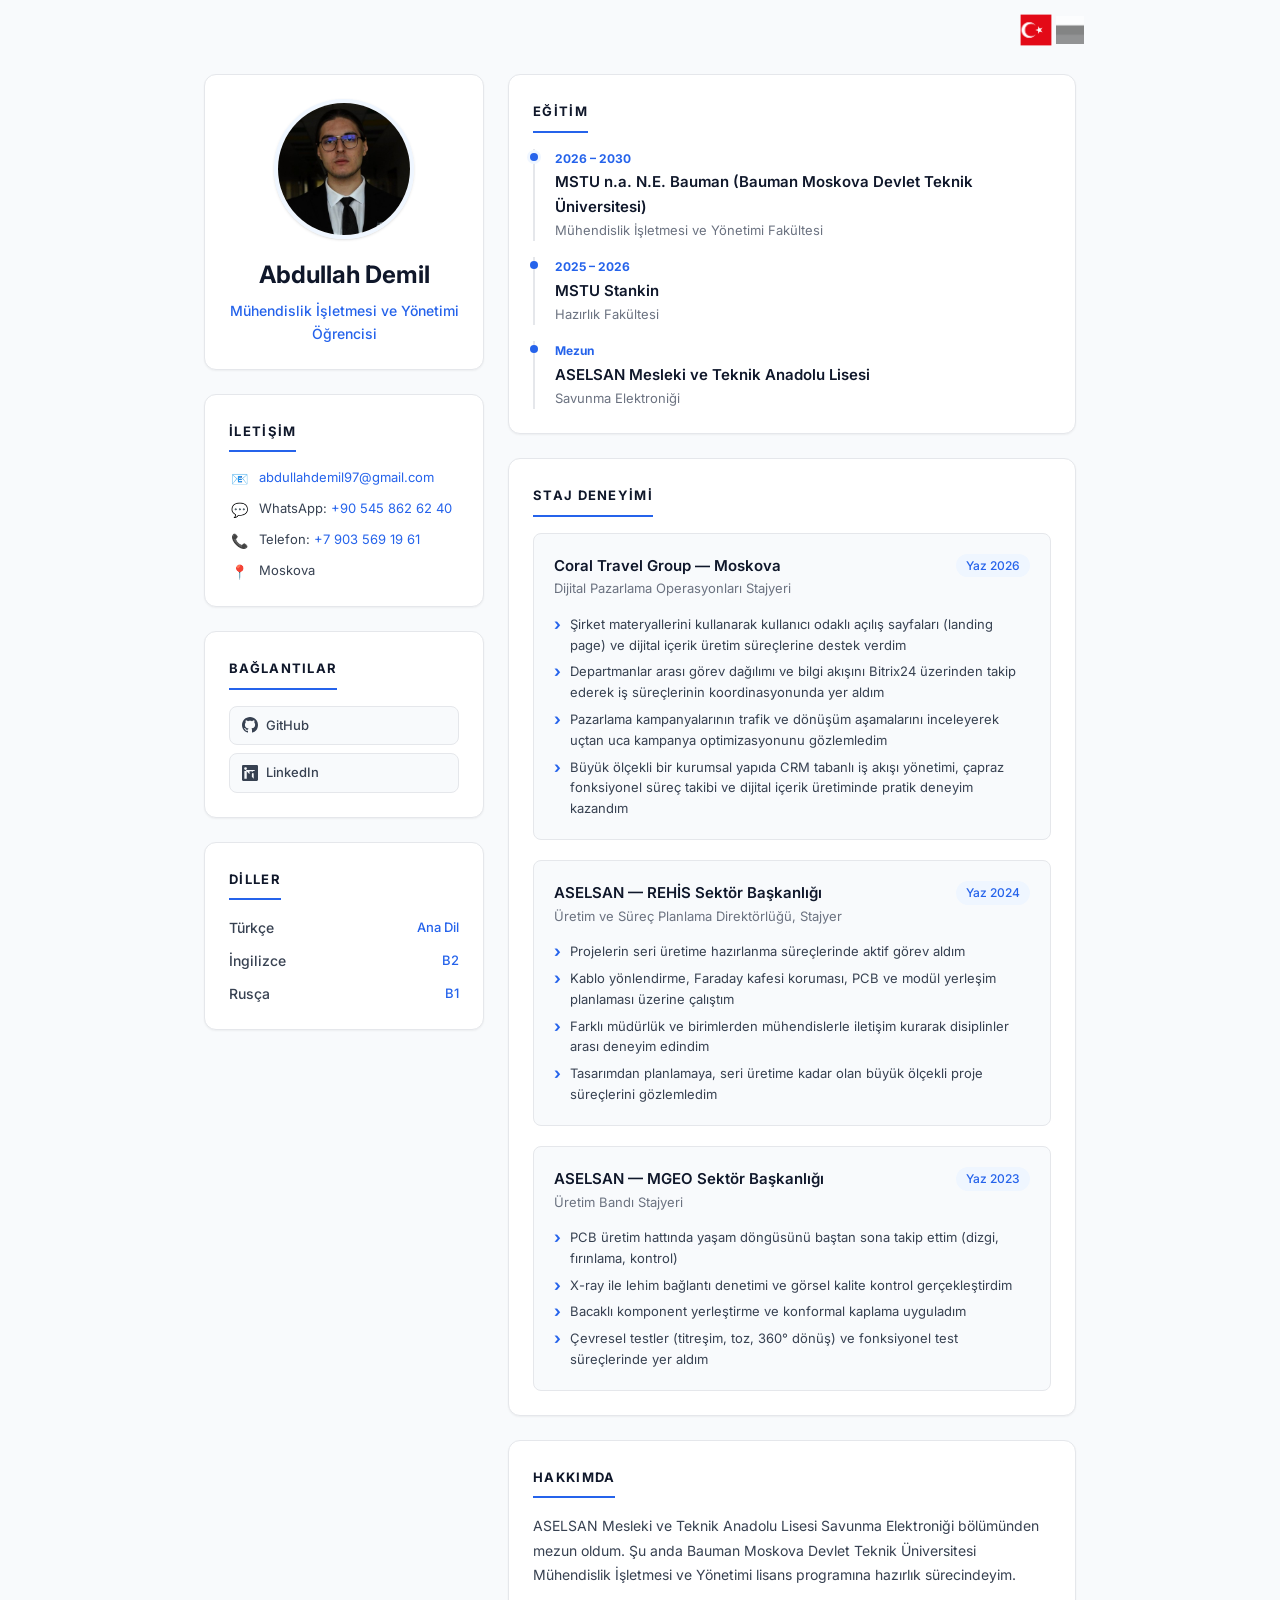
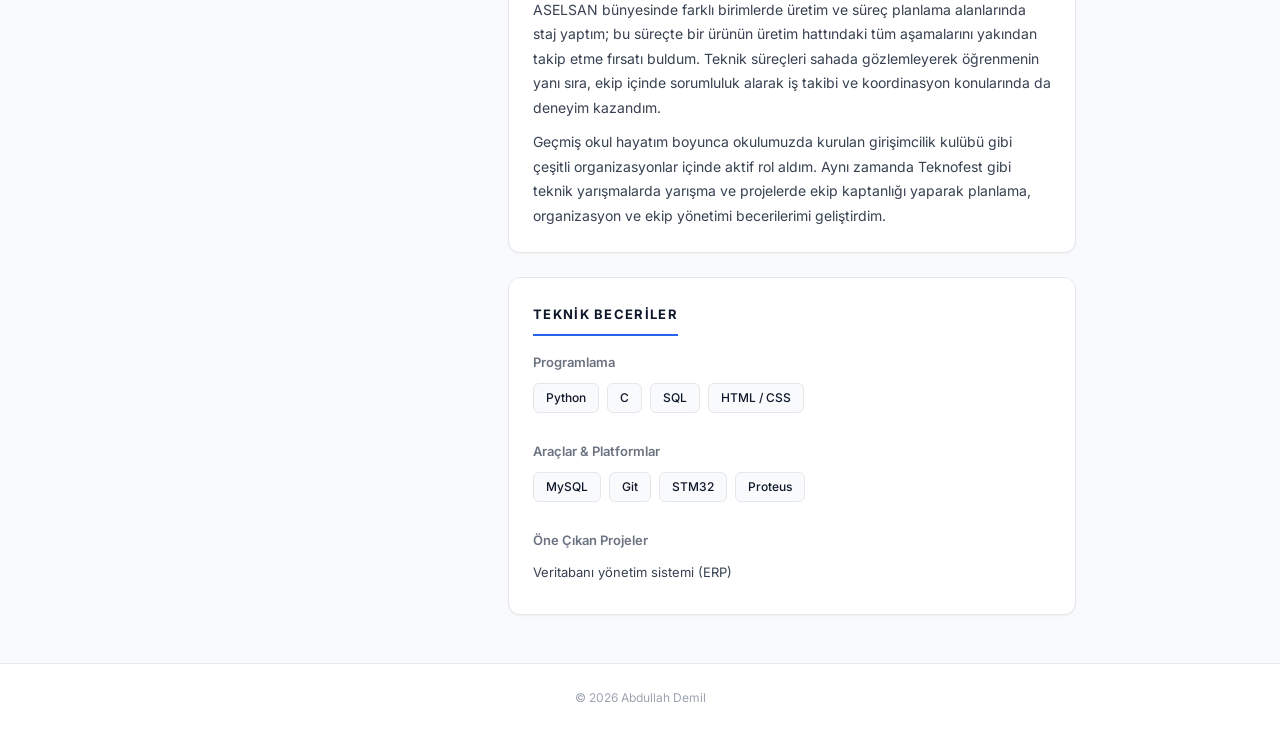
==== commit 31c6ba44: "Update" ====
--- a/index.html
+++ b/index.html
@@ -152,7 +152,7 @@
             </li>
             <li class="lang-item">
               <span class="lang-name">Rusça</span>
-              <span class="lang-level">A1</span>
+              <span class="lang-level">B1</span>
             </li>
           </ul>
         </section>
